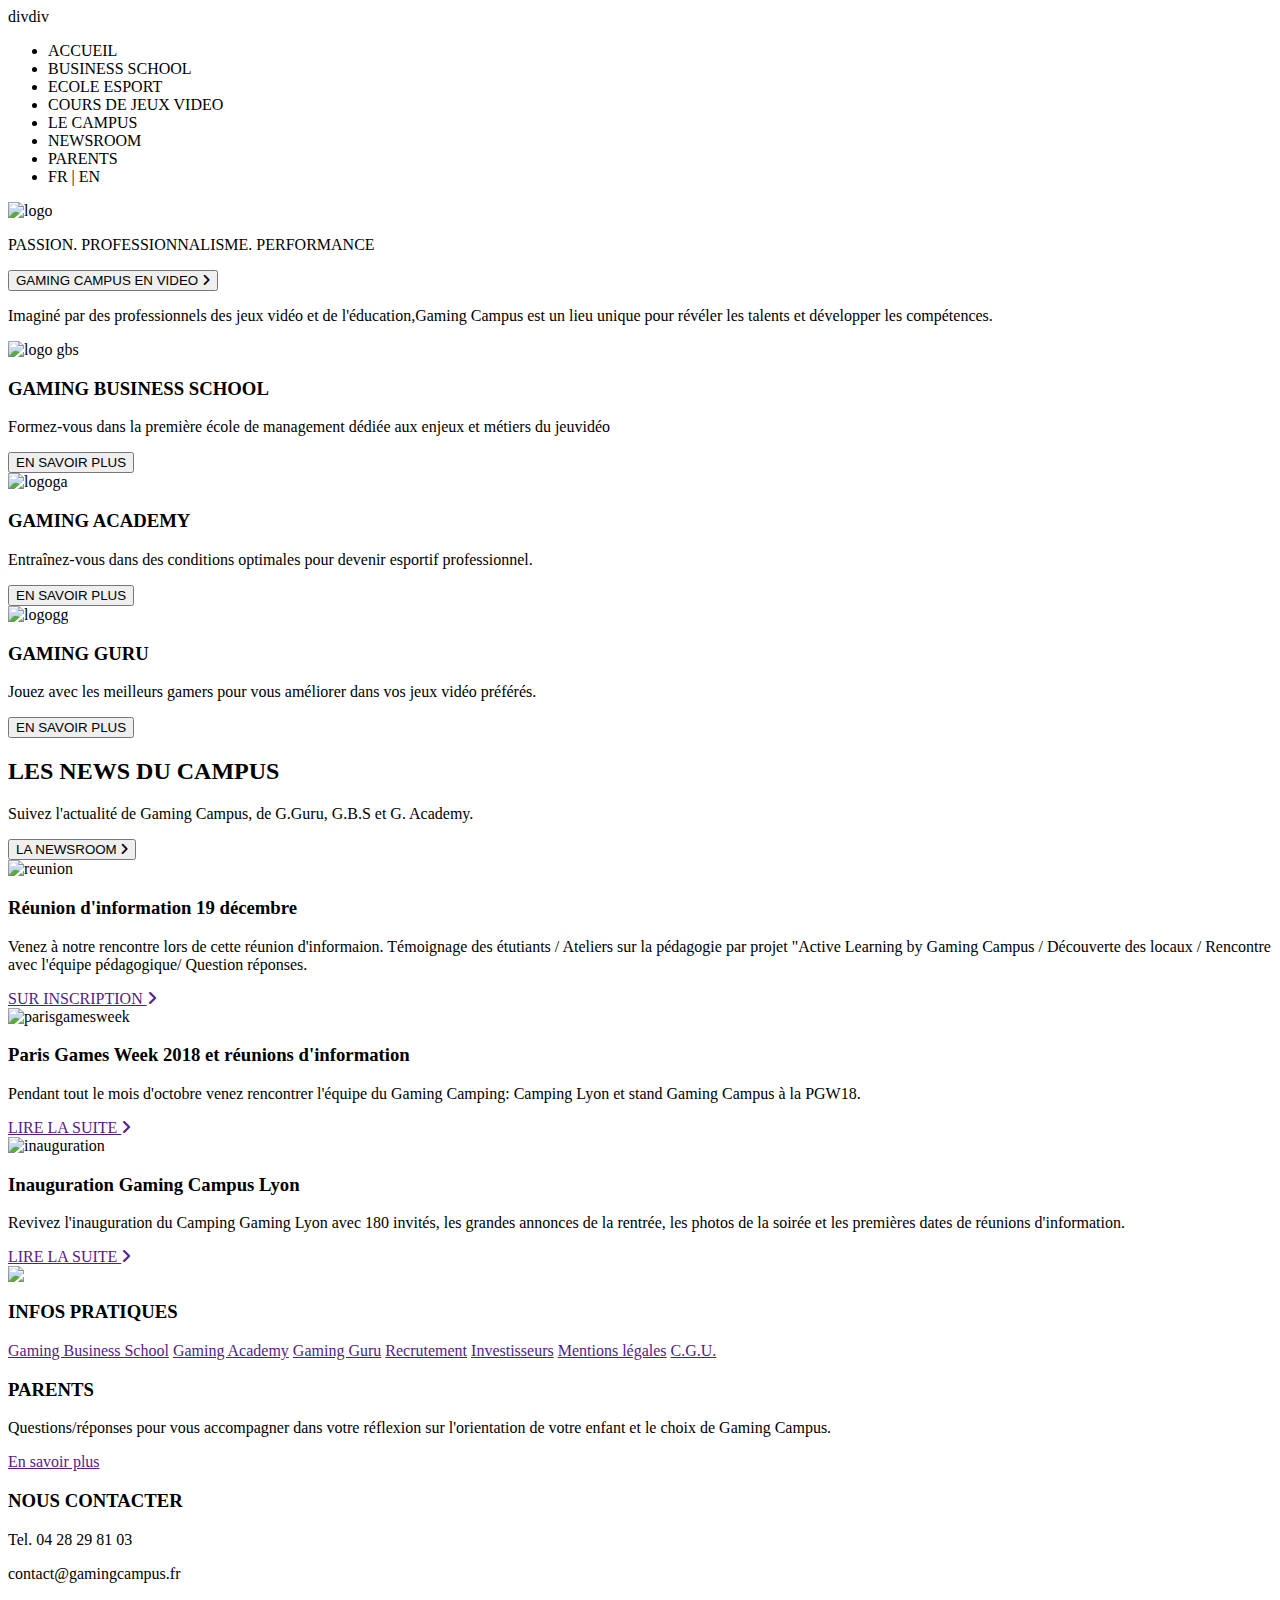
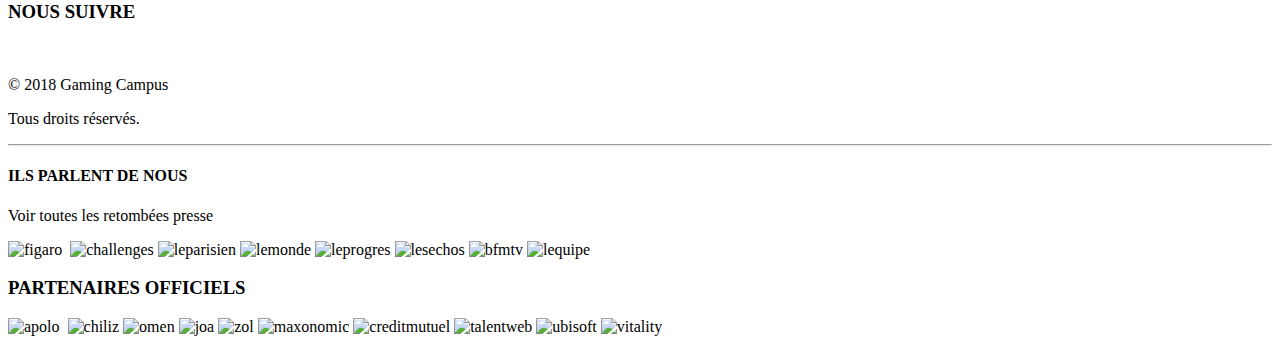
==== index.html @ e042de27 "first commit" ====
divdiv<!DOCTYPE html>
<html lang="fr">
    <head>
        <meta charset="UTF-8" />
        <meta name="viewport" content="width=device-width, initial-scale=1.0" />
        <title>Maquette professionnelle</title>
        <link
            rel="stylesheet"
            href="https://cdnjs.cloudflare.com/ajax/libs/font-awesome/6.7.2/css/all.min.css"
            integrity="sha512-Evv84Mr4kqVGRNSgIGL/F/aIDqQb7xQ2vcrdIwxfjThSH8CSR7PBEakCr51Ck+w+/U6swU2Im1vVX0SVk9ABhg=="
            crossorigin="anonymous"
            referrerpolicy="no-referrer"
        />
    </head>
    <body>
        <header>
            <nav>
                <ul>
                    <li>ACCUEIL</li>
                    <li>BUSINESS SCHOOL</li>
                    <li>ECOLE ESPORT</li>
                    <li>COURS DE JEUX VIDEO</li>
                    <li>LE CAMPUS</li>
                    <li>NEWSROOM</li>
                    <li>PARENTS</li>
                    <li id="language">FR | EN</li>
                    <!-- voir pour le js -->
                </ul>
            </nav>
        </header>
        <main>
            <div class="main1">
                <div class="main1logo">
                    <img
                        src="../[TP 3] Maquette professionnelle/assets/img/logo-gc-hero.png"
                        alt="logo"
                    />
                    <p>PASSION. PROFESSIONNALISME. PERFORMANCE</p>
                    <button>
                        GAMING CAMPUS EN VIDEO
                        <i class="fa-solid fa-angle-right"></i>
                    </button>
                </div>
            </div>

            <div class="main2txt">
                <p>
                    Imaginé par des professionnels des jeux vidéo et de
                    l'éducation,Gaming Campus est un lieu unique pour révéler les
                    talents et développer les compétences.
                </p>
            </div>
            <section class="icon">
                <div class="main3icon">
                    <div class="infogbs">
                        <img src="./assets/img/logo-gbs-home.png" alt="logo gbs" />
                        <h3>GAMING BUSINESS SCHOOL</h3>
                        <p>
                            Formez-vous dans la première école de management dédiée
                            aux enjeux et métiers du jeuvidéo
                        </p>
                        <button>EN SAVOIR PLUS</button>
                    </div>
                    <div class="iconga">
                        <img src="./assets/img/logo-ga-home.png" alt="logoga" />
                        <h3>GAMING ACADEMY</h3>
                        <p>
                            Entraînez-vous dans des conditions optimales pour devenir
                            esportif professionnel.
                        </p>
                        <button>EN SAVOIR PLUS</button>
                    </div>
                    <div class="icongg">
                        <img src="./assets//img/logo-gg-home.png" alt="logogg" />
                        <h3>GAMING GURU</h3>
                        <p>
                            Jouez avec les meilleurs gamers pour vous améliorer dans
                            vos jeux vidéo préférés.
                        </p>
                        <button>EN SAVOIR PLUS</button>
                    </div>
                </div>
            </section>
            <scetion class="newspart">
                <div class="main4newsroom">
                    <div class="headernews">
                        <div class="left-part">
                            <h2>LES NEWS DU CAMPUS</h2>
                            <p>
                                Suivez l'actualité de Gaming Campus, de G.Guru, G.B.S
                                et G. Academy.
                            </p>
                        </div>
                        <!-- voir pour la divsion 70/30 -->
                        <div class="right-part">
                            <button>
                                LA NEWSROOM <i class="fa-solid fa-angle-right"></i>
                            </button>
                        </div>
                    </div>
                    <div class="3news">
                        <div class="info1">
                            <img src="./assets/img/ri8decembre.jpg" alt="reunion" />
                            <h3>Réunion d'information 19 décembre</h3>
                            <p>
                                Venez à notre rencontre lors de cette réunion
                                d'informaion. Témoignage des étutiants / Ateliers sur
                                la pédagogie par projet "Active Learning by Gaming
                                Campus / Découverte des locaux / Rencontre avec
                                l'équipe pédagogique/ Question réponses.
                            </p>
                            <a href=""
                                >SUR INSCRIPTION
                                <i class="fa-solid fa-angle-right"></i
                            ></a>
                        </div>
                        <div class="info2">
                            <img
                                src="./assets/img/pgw18home.jpg"
                                alt="parisgamesweek"
                            />
                            <h3>Paris Games Week 2018 et réunions d'information</h3>
                            <p>
                                Pendant tout le mois d'octobre venez rencontrer
                                l'équipe du Gaming Camping: Camping Lyon et stand
                                Gaming Campus à la PGW18.
                            </p>
                            <a href=""
                                >LIRE LA SUITE <i class="fa-solid fa-angle-right"></i
                            ></a>
                        </div>
                        <div class="info3">
                            <img
                                src="./assets/img/inauguration_gaming_campus_photo.jpg"
                                alt="inauguration"
                            />
                            <h3>Inauguration Gaming Campus Lyon</h3>
                            <p>
                                Revivez l'inauguration du Camping Gaming Lyon avec
                                180 invités, les grandes annonces de la rentrée, les
                                photos de la soirée et les premières dates de
                                réunions d'information.
                            </p>
                            <a href=""
                                >LIRE LA SUITE <i class="fa-solid fa-angle-right"></i
                            ></a>
                        </div>
                    </div>
                </div>
            </scetion>
            <section class="infobasmain">
                <div class="listinfo">
                    <div class="logobasmain">
                        <img src="./assets/img/logo-gc-footer.jpg" />
                    </div>
                    <div class="infospratiquesbasmain">
                        <h3>INFOS PRATIQUES</h3>
                        <a href="">Gaming Business School</a>
                        <a href="">Gaming Academy</a>
                        <a href="">Gaming Guru</a>
                        <a href="">Recrutement</a>
                        <a href="">Investisseurs</a>
                        <a href="">Mentions légales</a>
                        <a href="">C.G.U.</a>
                    </div>
                    <div class="parentsbasmain">
                        <h3>PARENTS</h3>
                        <p>
                            Questions/réponses pour vous accompagner dans votre
                            réflexion sur l'orientation de votre enfant et le choix
                            de Gaming Campus.
                        </p>
                        <a href="">En savoir plus</a>
                    </div>
                    <div class="contactbasmain">
                        <h3>NOUS CONTACTER</h3>
                        <p>Tel. 04 28 29 81 03</p>
                        <p>contact@gamingcampus.fr</p>
                        <h3>NOUS SUIVRE</h3>
                        <img src="" />
                        <img src="" />
                        <img src="" />
                        <img src="" />
                        <p>&#169; 2018 Gaming Campus</p>
                        <p>Tous droits réservés.</p>
                    </div>
                </div>
            </section>
            <hr />
            <!-- voir pour le css -->
            <div class="avantfooter">
                <div class="avantfootertxt">
                    <h4>ILS PARLENT DE NOUS</h4>
                    <p>Voir toutes les retombées presse</p>
                </div>
                <div class="avantfooterimages">
                    <img src="./assets/img/figaro.png" alt="figaro" />
                    <img src="" />
                    <img src="./assets/img/challenges.png" alt="challenges" />
                    <img src="./assets/img/leparisien.png" alt="leparisien" />
                    <img src="./assets/img/lemonde.png" alt="lemonde" />
                    <img src="./assets/img/progres.png" alt="leprogres" />
                    <img src="./assets/img/echos.png" alt="lesechos" />
                    <img src="./assets/img/bfm.png" alt="bfmtv" />
                    <img src="./assets/img/lepoint.png" alt="lequipe" />
                </div>
            </div>
        </main>
        <footer>
            <div class="footertitle">
                <h3>PARTENAIRES OFFICIELS</h3>
                <!-- possibilité de faire une liste ul pour les images suivantes -->
            </div>
            <div class="footerretombees">
                <img src="./assets/img/apollo.png" alt="apolo" />
                <img src="" />
                <img src="./assets/img/chiliz.png" alt="chiliz" />
                <img src="./assets/img/omen.png" alt="omen" />
                <img src="./assets/img/joa.png" alt="joa" />
                <img src="./assets/img/zol.png" alt="zol" />
                <img src="./assets/img/maxonomic.png" alt="maxonomic" />
                <img src="./assets/img/credit-mutuel.png" alt="creditmutuel" />
                <img src="./assets/img/talent-web.png" alt="talentweb" />
                <img src="./assets/img/ubisoft.png" alt="ubisoft" />
                <img src="./assets/img/vitality.png" alt="vitality" />
            </div>
        </footer>
    </body>
</html>
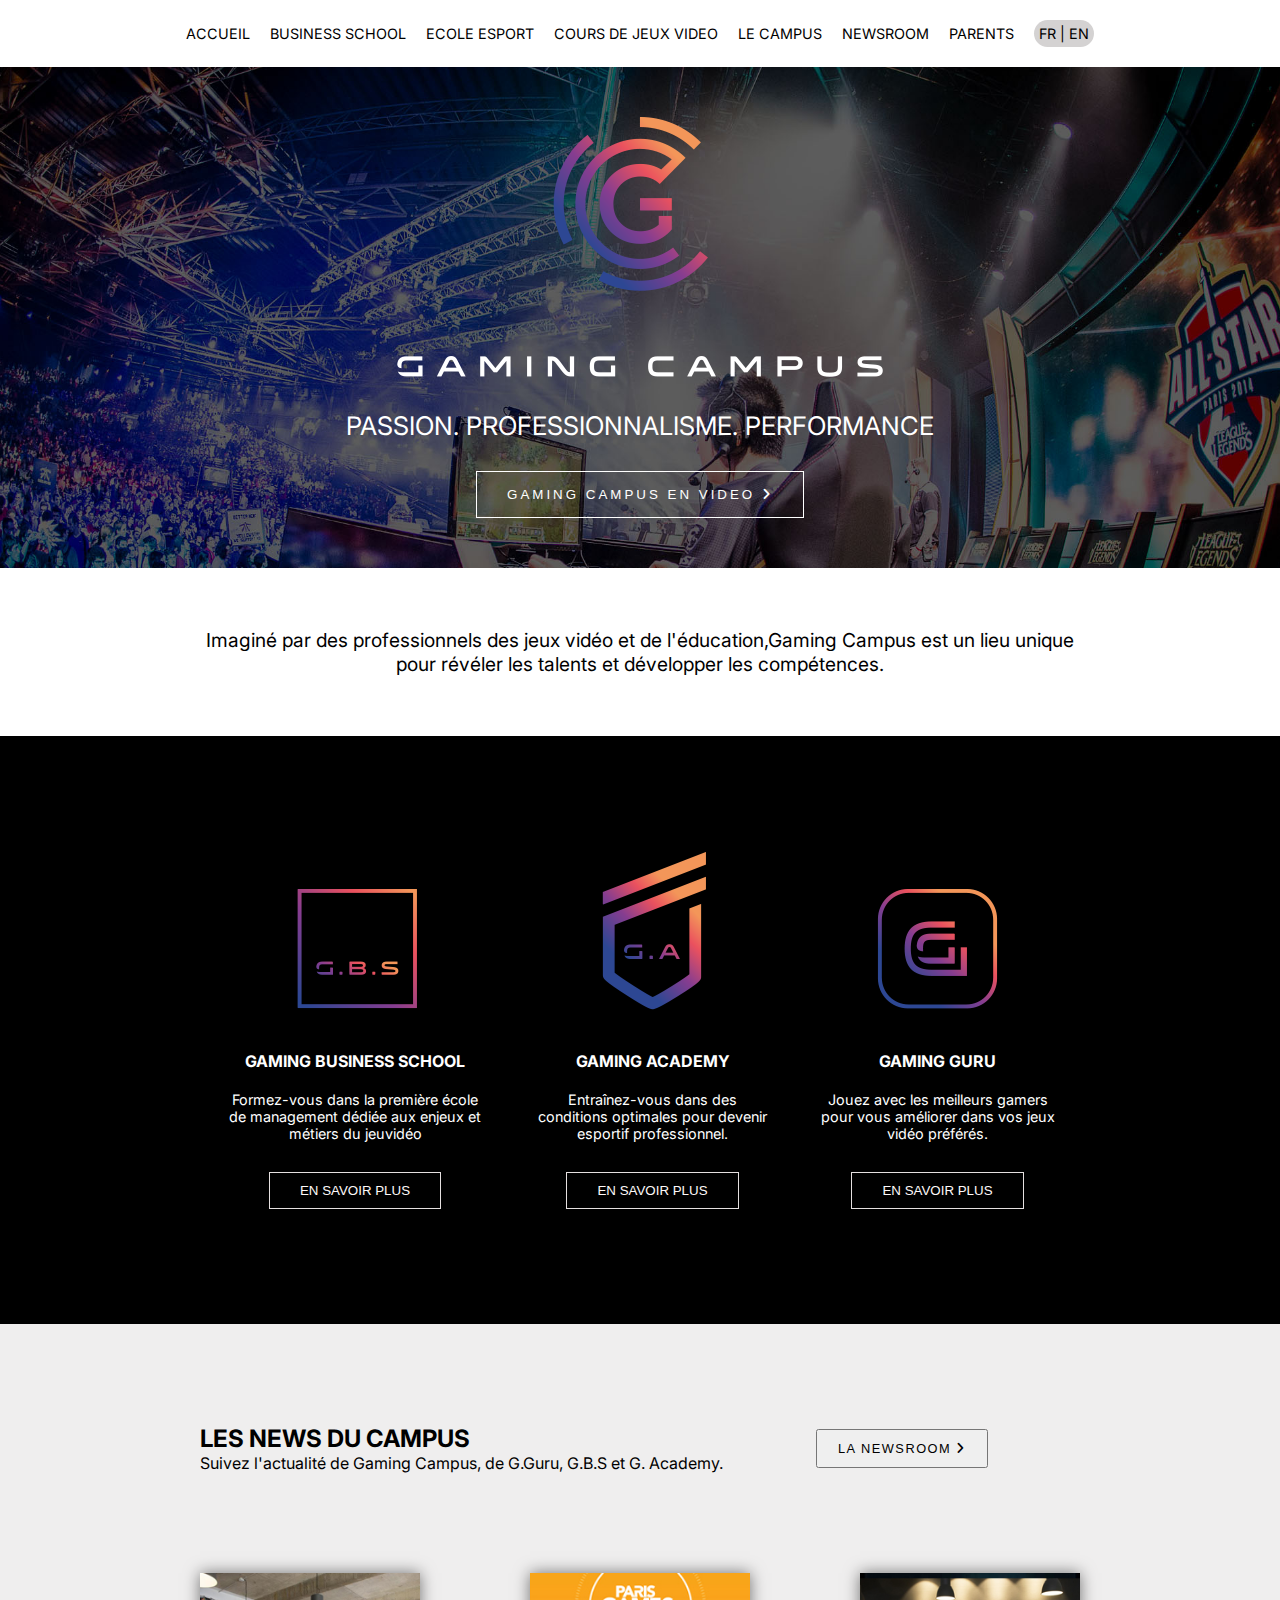
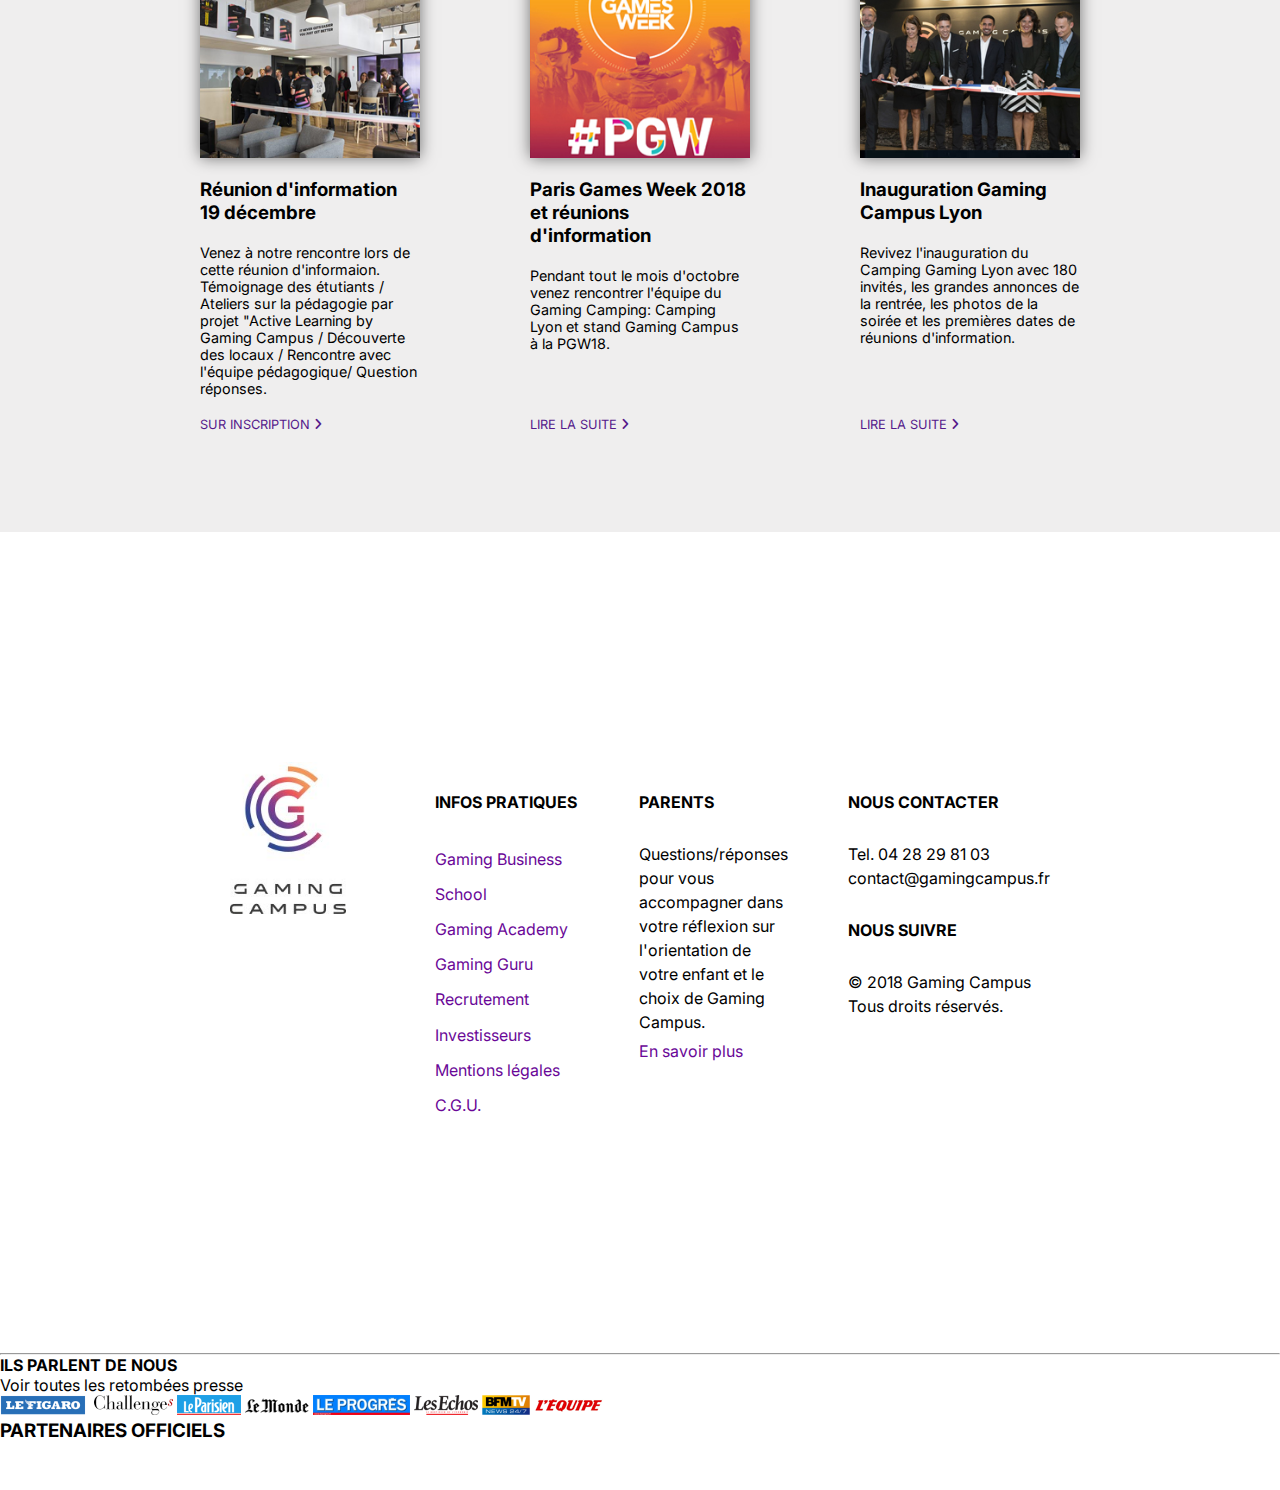
==== commit d8c01645: "Partie 1 (header,main 1, 2,3 et newspart)" ====
--- a/index.html
+++ b/index.html
@@ -1,9 +1,10 @@
-divdiv<!DOCTYPE html>
+<!DOCTYPE html>
 <html lang="fr">
     <head>
         <meta charset="UTF-8" />
         <meta name="viewport" content="width=device-width, initial-scale=1.0" />
         <title>Maquette professionnelle</title>
+        <link rel="stylesheet" href="./style.css" />
         <link
             rel="stylesheet"
             href="https://cdnjs.cloudflare.com/ajax/libs/font-awesome/6.7.2/css/all.min.css"
@@ -16,13 +17,13 @@
         <header>
             <nav>
                 <ul>
-                    <li>ACCUEIL</li>
-                    <li>BUSINESS SCHOOL</li>
-                    <li>ECOLE ESPORT</li>
-                    <li>COURS DE JEUX VIDEO</li>
-                    <li>LE CAMPUS</li>
-                    <li>NEWSROOM</li>
-                    <li>PARENTS</li>
+                    <li><a href="#">ACCUEIL</a></li>
+                    <li><a href="#">BUSINESS SCHOOL</a></li>
+                    <li><a href="#">ECOLE ESPORT</a></li>
+                    <li><a href="#">COURS DE JEUX VIDEO</a></li>
+                    <li><a href="#">LE CAMPUS</a></li>
+                    <li><a href="#">NEWSROOM</a></li>
+                    <li><a href="#">PARENTS</a></li>
                     <li id="language">FR | EN</li>
                     <!-- voir pour le js -->
                 </ul>
@@ -31,10 +32,7 @@
         <main>
             <div class="main1">
                 <div class="main1logo">
-                    <img
-                        src="../[TP 3] Maquette professionnelle/assets/img/logo-gc-hero.png"
-                        alt="logo"
-                    />
+                    <img src="./img/logo-gc-hero.png" alt="logo" />
                     <p>PASSION. PROFESSIONNALISME. PERFORMANCE</p>
                     <button>
                         GAMING CAMPUS EN VIDEO
@@ -50,100 +48,106 @@
                     talents et développer les compétences.
                 </p>
             </div>
-            <section class="icon">
-                <div class="main3icon">
-                    <div class="infogbs">
-                        <img src="./assets/img/logo-gbs-home.png" alt="logo gbs" />
-                        <h3>GAMING BUSINESS SCHOOL</h3>
-                        <p>
-                            Formez-vous dans la première école de management dédiée
-                            aux enjeux et métiers du jeuvidéo
-                        </p>
-                        <button>EN SAVOIR PLUS</button>
-                    </div>
-                    <div class="iconga">
-                        <img src="./assets/img/logo-ga-home.png" alt="logoga" />
-                        <h3>GAMING ACADEMY</h3>
-                        <p>
-                            Entraînez-vous dans des conditions optimales pour devenir
-                            esportif professionnel.
-                        </p>
-                        <button>EN SAVOIR PLUS</button>
-                    </div>
-                    <div class="icongg">
-                        <img src="./assets//img/logo-gg-home.png" alt="logogg" />
-                        <h3>GAMING GURU</h3>
-                        <p>
-                            Jouez avec les meilleurs gamers pour vous améliorer dans
-                            vos jeux vidéo préférés.
-                        </p>
-                        <button>EN SAVOIR PLUS</button>
-                    </div>
-                </div>
-            </section>
+            <div class="main3icon">
+                <div class="infogbs">
+                    <img src="./img/logo-gbs-home.png" alt="logo gbs" />
+                    <h3>GAMING BUSINESS SCHOOL</h3>
+                    <p>
+                        Formez-vous dans la première école de management dédiée aux
+                        enjeux et métiers du jeuvidéo
+                    </p>
+                    <button>EN SAVOIR PLUS</button>
+                </div>
+                <div class="iconga">
+                    <img src="./img/logo-ga-home.png" alt="logoga" />
+                    <h3>GAMING ACADEMY</h3>
+                    <p>
+                        Entraînez-vous dans des conditions optimales pour devenir
+                        esportif professionnel.
+                    </p>
+                    <button>EN SAVOIR PLUS</button>
+                </div>
+                <div class="icongg">
+                    <img src="./img/logo-gg-home.png" alt="logogg" />
+                    <h3>GAMING GURU</h3>
+                    <p>
+                        Jouez avec les meilleurs gamers pour vous améliorer dans vos
+                        jeux vidéo préférés.
+                    </p>
+                    <button>EN SAVOIR PLUS</button>
+                </div>
+            </div>
+
             <scetion class="newspart">
                 <div class="main4newsroom">
-                    <div class="headernews">
-                        <div class="left-part">
-                            <h2>LES NEWS DU CAMPUS</h2>
-                            <p>
-                                Suivez l'actualité de Gaming Campus, de G.Guru, G.B.S
-                                et G. Academy.
-                            </p>
+                    <div class="main4container">
+                        <div class="headernews">
+                            <div class="left-part">
+                                <h2>LES NEWS DU CAMPUS</h2>
+                                <p>
+                                    Suivez l'actualité de Gaming Campus, de G.Guru,
+                                    G.B.S et G. Academy.
+                                </p>
+                            </div>
+                            <!-- voir pour la divsion 70/30 -->
+                            <div class="right-part">
+                                <button>
+                                    LA NEWSROOM
+                                    <i class="fa-solid fa-angle-right"></i>
+                                </button>
+                            </div>
                         </div>
-                        <!-- voir pour la divsion 70/30 -->
-                        <div class="right-part">
-                            <button>
-                                LA NEWSROOM <i class="fa-solid fa-angle-right"></i>
-                            </button>
-                        </div>
-                    </div>
-                    <div class="3news">
-                        <div class="info1">
-                            <img src="./assets/img/ri8decembre.jpg" alt="reunion" />
-                            <h3>Réunion d'information 19 décembre</h3>
-                            <p>
-                                Venez à notre rencontre lors de cette réunion
-                                d'informaion. Témoignage des étutiants / Ateliers sur
-                                la pédagogie par projet "Active Learning by Gaming
-                                Campus / Découverte des locaux / Rencontre avec
-                                l'équipe pédagogique/ Question réponses.
-                            </p>
-                            <a href=""
-                                >SUR INSCRIPTION
-                                <i class="fa-solid fa-angle-right"></i
-                            ></a>
-                        </div>
-                        <div class="info2">
-                            <img
-                                src="./assets/img/pgw18home.jpg"
-                                alt="parisgamesweek"
-                            />
-                            <h3>Paris Games Week 2018 et réunions d'information</h3>
-                            <p>
-                                Pendant tout le mois d'octobre venez rencontrer
-                                l'équipe du Gaming Camping: Camping Lyon et stand
-                                Gaming Campus à la PGW18.
-                            </p>
-                            <a href=""
-                                >LIRE LA SUITE <i class="fa-solid fa-angle-right"></i
-                            ></a>
-                        </div>
-                        <div class="info3">
-                            <img
-                                src="./assets/img/inauguration_gaming_campus_photo.jpg"
-                                alt="inauguration"
-                            />
-                            <h3>Inauguration Gaming Campus Lyon</h3>
-                            <p>
-                                Revivez l'inauguration du Camping Gaming Lyon avec
-                                180 invités, les grandes annonces de la rentrée, les
-                                photos de la soirée et les premières dates de
-                                réunions d'information.
-                            </p>
-                            <a href=""
-                                >LIRE LA SUITE <i class="fa-solid fa-angle-right"></i
-                            ></a>
+                        <div class="news3">
+                            <div class="info1">
+                                <img src="./img/ri8decembre.jpg" alt="reunion" />
+                                <h3>Réunion d'information 19 décembre</h3>
+                                <p>
+                                    Venez à notre rencontre lors de cette réunion
+                                    d'informaion. Témoignage des étutiants / Ateliers
+                                    sur la pédagogie par projet "Active Learning by
+                                    Gaming Campus / Découverte des locaux / Rencontre
+                                    avec l'équipe pédagogique/ Question réponses.
+                                </p>
+                                <a href=""
+                                    >SUR INSCRIPTION
+                                    <i class="fa-solid fa-angle-right"></i
+                                ></a>
+                            </div>
+                            <div class="info2">
+                                <img
+                                    src="./img/pgw18home.jpg"
+                                    alt="parisgamesweek"
+                                />
+                                <h3>
+                                    Paris Games Week 2018 et réunions d'information
+                                </h3>
+                                <p>
+                                    Pendant tout le mois d'octobre venez rencontrer
+                                    l'équipe du Gaming Camping: Camping Lyon et stand
+                                    Gaming Campus à la PGW18.
+                                </p>
+                                <a href=""
+                                    >LIRE LA SUITE
+                                    <i class="fa-solid fa-angle-right"></i
+                                ></a>
+                            </div>
+                            <div class="info3">
+                                <img
+                                    src="./img/inauguration_gaming_campus_photo.jpg"
+                                    alt="inauguration"
+                                />
+                                <h3>Inauguration Gaming Campus Lyon</h3>
+                                <p>
+                                    Revivez l'inauguration du Camping Gaming Lyon
+                                    avec 180 invités, les grandes annonces de la
+                                    rentrée, les photos de la soirée et les premières
+                                    dates de réunions d'information.
+                                </p>
+                                <a href=""
+                                    >LIRE LA SUITE
+                                    <i class="fa-solid fa-angle-right"></i
+                                ></a>
+                            </div>
                         </div>
                     </div>
                 </div>
@@ -151,7 +155,7 @@
             <section class="infobasmain">
                 <div class="listinfo">
                     <div class="logobasmain">
-                        <img src="./assets/img/logo-gc-footer.jpg" />
+                        <img src="./img/logo-gc-footer.jpg" />
                     </div>
                     <div class="infospratiquesbasmain">
                         <h3>INFOS PRATIQUES</h3>
@@ -194,15 +198,15 @@
                     <p>Voir toutes les retombées presse</p>
                 </div>
                 <div class="avantfooterimages">
-                    <img src="./assets/img/figaro.png" alt="figaro" />
+                    <img src="./img/figaro.png" alt="figaro" />
                     <img src="" />
-                    <img src="./assets/img/challenges.png" alt="challenges" />
-                    <img src="./assets/img/leparisien.png" alt="leparisien" />
-                    <img src="./assets/img/lemonde.png" alt="lemonde" />
-                    <img src="./assets/img/progres.png" alt="leprogres" />
-                    <img src="./assets/img/echos.png" alt="lesechos" />
-                    <img src="./assets/img/bfm.png" alt="bfmtv" />
-                    <img src="./assets/img/lepoint.png" alt="lequipe" />
+                    <img src="./img/challenges.png" alt="challenges" />
+                    <img src="./img/leparisien.png" alt="leparisien" />
+                    <img src="./img/lemonde.png" alt="lemonde" />
+                    <img src="./img/progres.png" alt="leprogres" />
+                    <img src="./img/echos.png" alt="lesechos" />
+                    <img src="./img/bfm.png" alt="bfmtv" />
+                    <img src="./img/lepoint.png" alt="lequipe" />
                 </div>
             </div>
         </main>
@@ -212,17 +216,16 @@
                 <!-- possibilité de faire une liste ul pour les images suivantes -->
             </div>
             <div class="footerretombees">
-                <img src="./assets/img/apollo.png" alt="apolo" />
-                <img src="" />
-                <img src="./assets/img/chiliz.png" alt="chiliz" />
-                <img src="./assets/img/omen.png" alt="omen" />
-                <img src="./assets/img/joa.png" alt="joa" />
-                <img src="./assets/img/zol.png" alt="zol" />
-                <img src="./assets/img/maxonomic.png" alt="maxonomic" />
-                <img src="./assets/img/credit-mutuel.png" alt="creditmutuel" />
-                <img src="./assets/img/talent-web.png" alt="talentweb" />
-                <img src="./assets/img/ubisoft.png" alt="ubisoft" />
-                <img src="./assets/img/vitality.png" alt="vitality" />
+                <img src="./img/apollo.png" alt="apolo" />
+                <img src="./img/chiliz.png" alt="chiliz" />
+                <img src="./img/omen.png" alt="omen" />
+                <img src="./img/joa.png" alt="joa" />
+                <img src="./img/zol.png" alt="zol" />
+                <img src="./img/maxonomic.png" alt="maxonomic" />
+                <img src="./img/credit-mutuel.png" alt="creditmutuel" />
+                <img src="./img/talent-web.png" alt="talentweb" />
+                <img src="./img/ubisoft.png" alt="ubisoft" />
+                <img src="./img/vitality.png" alt="vitality" />
             </div>
         </footer>
     </body>
--- a/style.css
+++ b/style.css
@@ -0,0 +1,201 @@
+@import url("https://fonts.googleapis.com/css2?family=Inter:ital,opsz,wght@0,14..32,100..900;1,14..32,100..900&display=swap");
+* {
+    margin: 0;
+    padding: 0;
+    box-sizing: border-box;
+}
+body {
+    width: 100%;
+    height: 100vh;
+    font-family: inter;
+}
+header {
+    display: flex;
+    justify-content: space-around;
+    background: white;
+}
+ul {
+    display: flex;
+    justify-content: space-between;
+    align-items: center;
+    gap: 20px;
+    padding: 20px;
+    list-style: none;
+    font-size: 0.9rem;
+}
+li {
+    font-style: bold;
+}
+li a {
+    text-decoration: none;
+    color: black;
+}
+li a:hover {
+    color: rgb(94, 94, 214);
+    border-top: 5px solid rgb(94, 94, 214);
+    /* Permet de mettre la bordure en haut du parent! Merci Zak !!!! */
+    padding-top: 20px;
+}
+#language {
+    border-radius: 15px;
+    background: rgb(212, 210, 210);
+    padding: 5px;
+}
+
+.main1 {
+    display: flex;
+    justify-content: space-around;
+    background: url(./img/bg.jpg) no-repeat center center/cover fixed;
+    padding: 50px;
+}
+.main1logo {
+    display: flex;
+    flex-direction: column;
+    align-items: center;
+}
+.main1logo p {
+    color: white;
+    margin: 20px;
+    padding: 10px;
+    font-size: 1.6rem;
+    font-style: bold;
+}
+.main1logo button {
+    color: white;
+    cursor: pointer;
+    padding: 15px 30px;
+    background: none;
+    border: 1px solid white;
+    letter-spacing: 3px;
+    font-style: bold;
+}
+.main2txt {
+    background: white;
+    padding: 60px 200px;
+}
+.main2txt p {
+    text-align: center;
+    font-size: 1.2rem;
+    font-style: bold;
+}
+.main3icon {
+    display: flex;
+    justify-content: center;
+    background: black;
+    color: white;
+    padding:100px 200px;
+}
+
+.main4newsroom {
+    width: 100%;
+    background: rgb(239, 238, 238);
+}
+.infogbs,
+.iconga,
+.icongg {
+    display: flex;
+    flex-direction: column;
+    align-items: center;
+    text-align: center;
+    padding: 15px;
+}
+
+.main3icon h3 {
+    font-size: 1rem;
+    font-style: bold;
+    padding: 40px 10px 10px 10px;
+}
+.main3icon p {
+    font-size: 0.9rem;
+    padding: 10px;
+    margin-bottom: 20px;
+}
+.main3icon button {
+    background: none;
+    border: 1px solid rgb(229, 224, 224);
+    padding: 10px 30px;
+    color: rgb(254, 249, 249);
+}
+
+.main4container {
+    padding: 100px 200px;
+}
+.headernews {
+    display: flex;
+    justify-content: space-between;
+    align-items: center;
+    padding-bottom: 100px;
+}
+.left-part {
+    width: 70%;
+}
+.right-part {
+    width: 30%;
+}
+.news3 {
+    display: flex;
+    justify-content: space-between;
+}
+.right-part button{
+    letter-spacing: 1.5px;
+    padding: 10px 20px;
+    font-size: 0.8rem;
+    font-style: bold;
+}
+.info1,
+.info2,
+.info3 {
+    display: flex;
+    flex-direction: column;
+    width: 25%;
+    gap: 20px;
+}
+.news3 a {
+    margin-top: auto;
+    text-decoration: none;
+    font-size: 0.8rem;
+}
+.news3 p {
+    font-size: 0.9rem;
+    font-style: bold;
+}
+.news3 img {
+    box-shadow: 0px 0px 15px 0px rgba(0, 0, 0, 0.531);
+}
+.infobasmain {
+    display: flex;
+    justify-content: center;
+    padding: 200px;
+}
+.listinfo {
+    display: flex;
+}
+.logobasmain,.infospratiquesbasmain,
+.parentsbasmain,
+.contactbasmain {
+    display: flex;
+    flex-direction: column;
+    padding: 30px;
+    width: 30%;
+}
+.listinfo img{
+width: 80%;
+
+}
+.listinfo h3 {
+    font-size: 1rem;
+    font-style: bold;
+    padding:30px 0;
+}
+.listinfo p {
+    font-size: 1rem;
+    font-style: bold;
+    line-height: 1.5;
+
+}
+.listinfo a {
+    text-decoration: none;
+    color: rgb(106, 7, 151);
+    font-size: 1rem;
+    line-height:2.2;
+}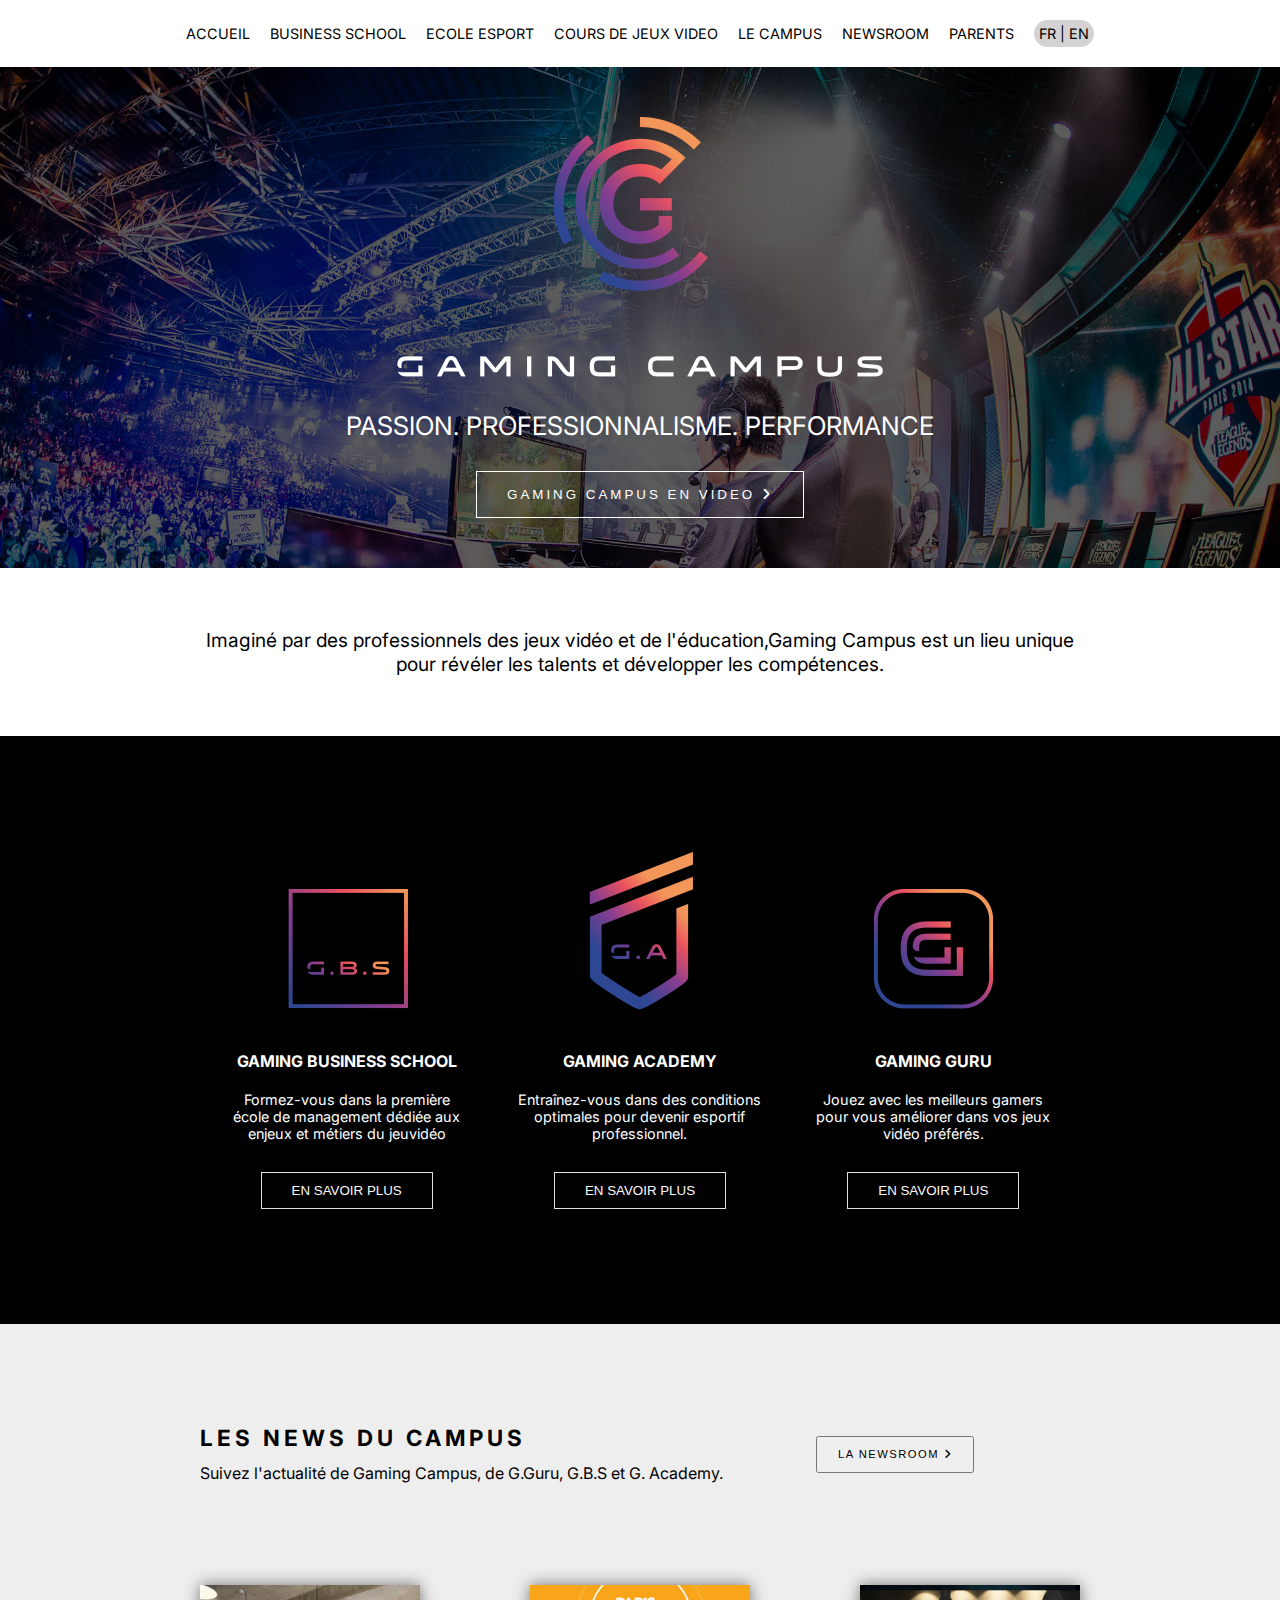
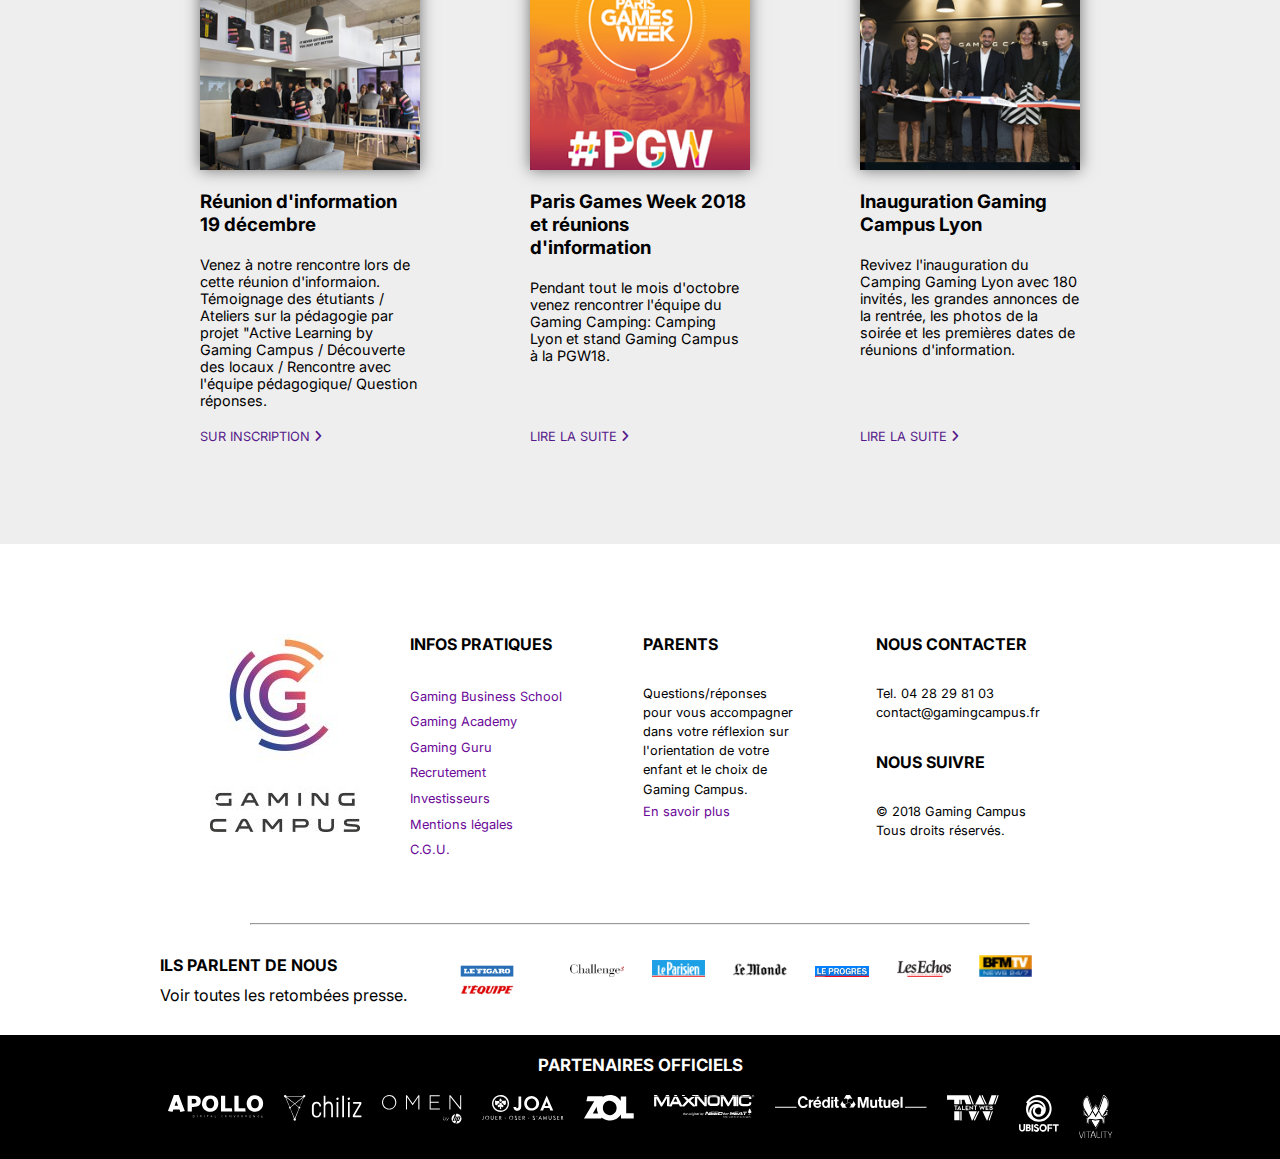
==== commit eb51bd38: "Partie  2 Site terminé (sans responsive)" ====
--- a/index.html
+++ b/index.html
@@ -195,7 +195,7 @@
             <div class="avantfooter">
                 <div class="avantfootertxt">
                     <h4>ILS PARLENT DE NOUS</h4>
-                    <p>Voir toutes les retombées presse</p>
+                    <p>Voir toutes les retombées presse.</p>
                 </div>
                 <div class="avantfooterimages">
                     <img src="./img/figaro.png" alt="figaro" />
--- a/style.css
+++ b/style.css
@@ -83,13 +83,10 @@
     justify-content: center;
     background: black;
     color: white;
-    padding:100px 200px;
-}
-
-.main4newsroom {
-    width: 100%;
-    background: rgb(239, 238, 238);
-}
+    padding: 100px 200px;
+    width: 100%;
+}
+
 .infogbs,
 .iconga,
 .icongg {
@@ -98,6 +95,7 @@
     align-items: center;
     text-align: center;
     padding: 15px;
+    width: 100%;
 }
 
 .main3icon h3 {
@@ -116,32 +114,46 @@
     padding: 10px 30px;
     color: rgb(254, 249, 249);
 }
-
+.main4newsroom {
+    width: 100%;
+    background: rgb(239, 238, 238);
+}
 .main4container {
     padding: 100px 200px;
 }
 .headernews {
     display: flex;
-    justify-content: space-between;
+    /* justify-content: space-between; */
     align-items: center;
     padding-bottom: 100px;
 }
 .left-part {
     width: 70%;
 }
+.left-part h2 {
+    font-size: 1.4rem;
+    letter-spacing: 4px;
+    padding-bottom: 10px;
+}
+.left-part p {
+    font-size: 1rem;
+    font-style: bold;
+    line-height: 1.5;
+}
 .right-part {
     width: 30%;
 }
-.news3 {
-    display: flex;
-    justify-content: space-between;
-}
-.right-part button{
+.right-part button {
     letter-spacing: 1.5px;
     padding: 10px 20px;
-    font-size: 0.8rem;
-    font-style: bold;
-}
+    font-size: 0.7rem;
+    font-style: bold;
+}
+.news3 {
+    display: flex;
+    justify-content: space-between;
+}
+
 .info1,
 .info2,
 .info3 {
@@ -165,37 +177,86 @@
 .infobasmain {
     display: flex;
     justify-content: center;
-    padding: 200px;
+    padding: 0px 180px;
 }
 .listinfo {
     display: flex;
-}
-.logobasmain,.infospratiquesbasmain,
+    gap: 20px;
+    padding: 30px;
+}
+.infospratiquesbasmain,
 .parentsbasmain,
 .contactbasmain {
     display: flex;
     flex-direction: column;
     padding: 30px;
-    width: 30%;
-}
-.listinfo img{
-width: 80%;
-
+    width: 100%;
+}
+.logobasmain {
+    display: flex;
+    align-items: center;
 }
 .listinfo h3 {
     font-size: 1rem;
     font-style: bold;
-    padding:30px 0;
+    padding: 30px 0;
 }
 .listinfo p {
-    font-size: 1rem;
+    font-size: 0.8rem;
     font-style: bold;
     line-height: 1.5;
-
 }
 .listinfo a {
     text-decoration: none;
+    font-style: bold;
     color: rgb(106, 7, 151);
-    font-size: 1rem;
-    line-height:2.2;
-}+    font-size: 0.8rem;
+    line-height: 2;
+}
+hr {
+    margin: 0 250px;
+}
+.avantfooter {
+    display: flex;
+    padding: 30px 160px;
+    width: 100%;
+}
+.avantfootertxt {
+    display: flex;
+    flex-direction: column;
+    gap: 10px;
+    width: 30%;
+}
+.avantfooter h4,
+p {
+    font-size: 1rem;
+    font-style: bold;
+}
+.avantfooterimages {
+    width: 70%;
+}
+.avantfooterimages img {
+    margin: 0 12px;
+    width: 8%;
+}
+footer {
+    display: flex;
+    flex-direction: column;
+    justify-content: ;
+    align-items: center;
+    background: black;
+    padding: 20px 200px;
+    gap: 20px;
+}
+.footertitle {
+    color: white;
+    font-size: 0.9rem;
+}
+.footerretombees img {
+    padding: 0 5px;
+}
+.footerretombees {
+    display: flex;
+    align-items: flex-start;
+    gap: 10px;
+}
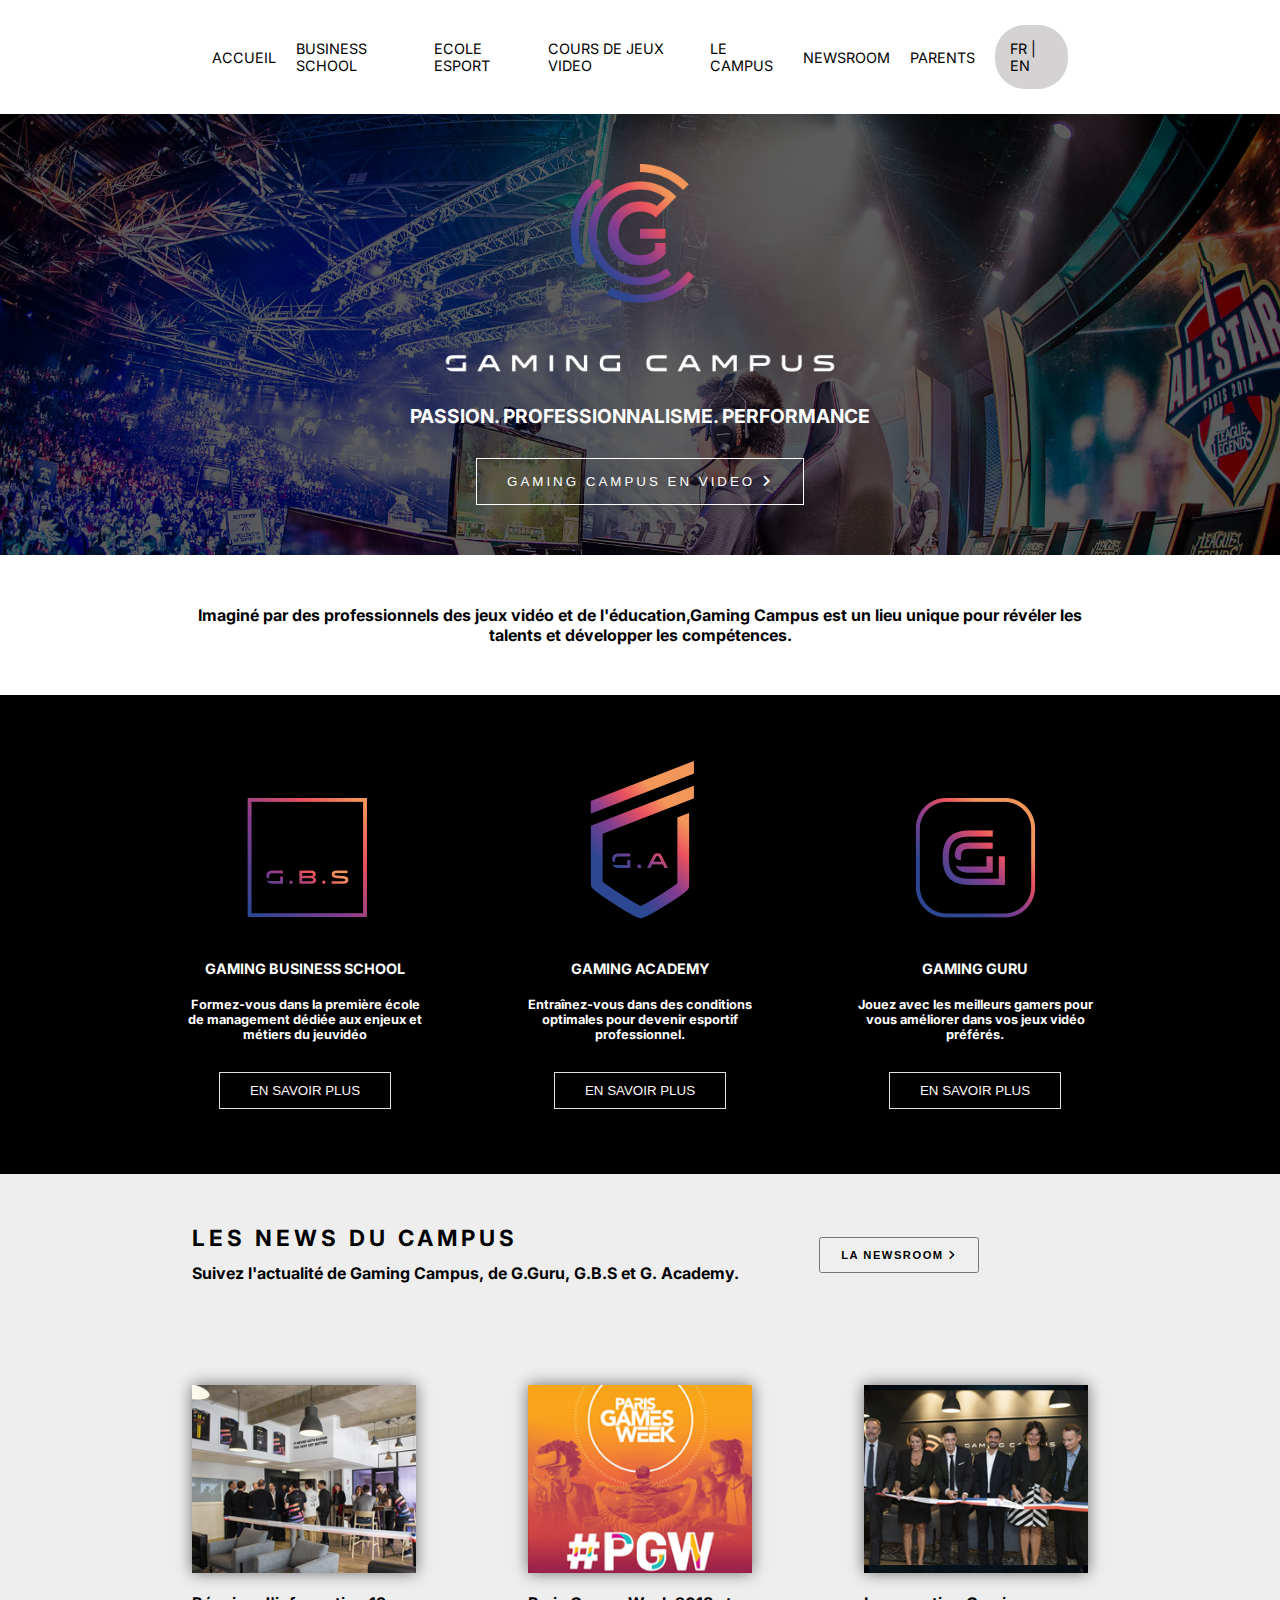
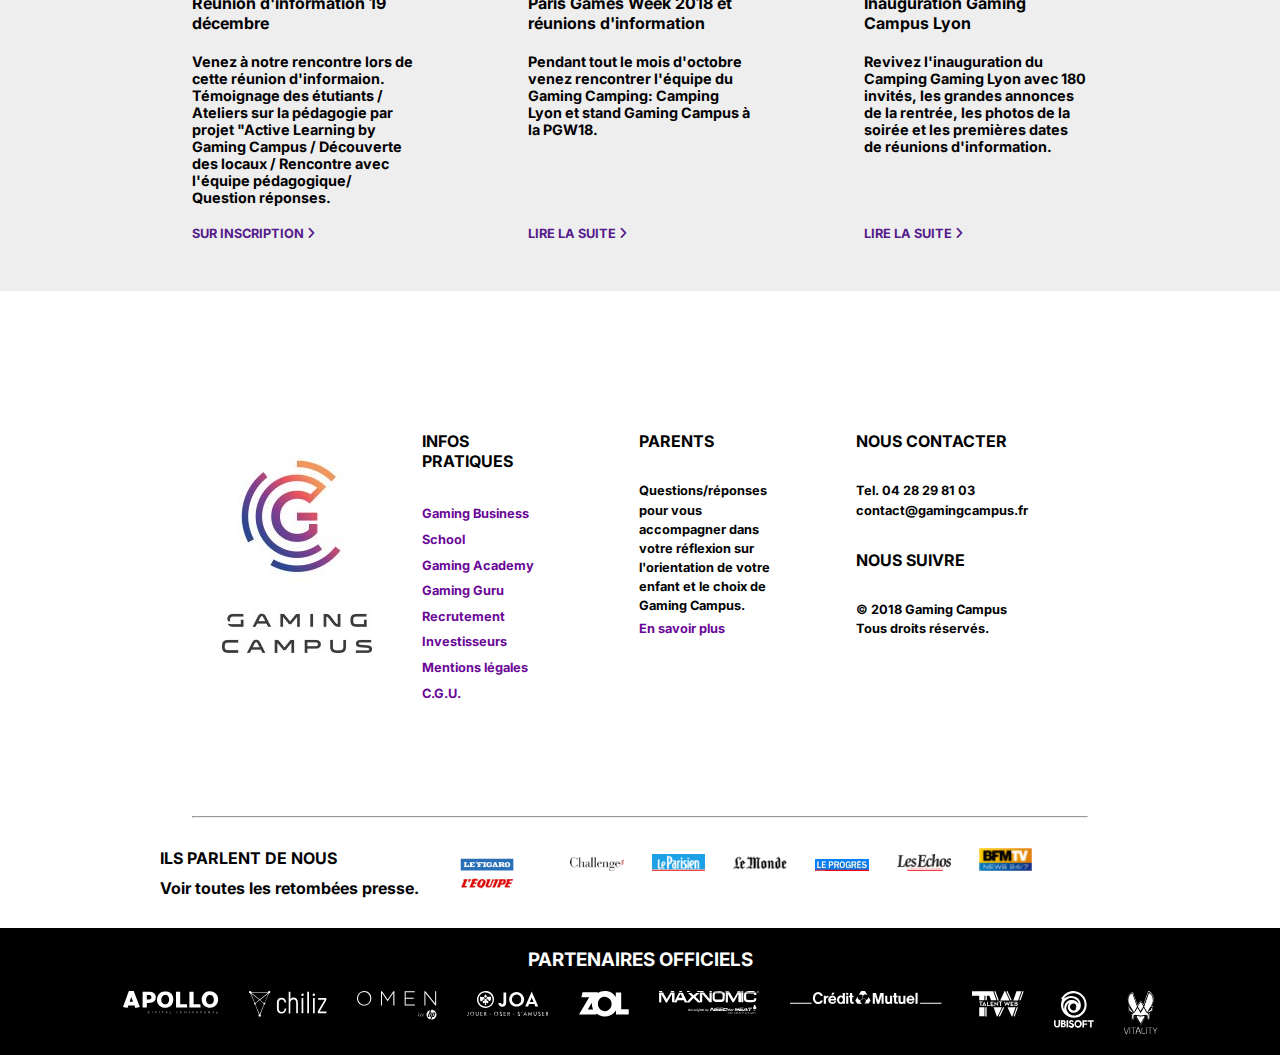
==== commit b04c97d2: "Partie 2 Site terminé auto correction (padding en %) (sans responsive)" ====
--- a/index.html
+++ b/index.html
@@ -78,7 +78,7 @@
                 </div>
             </div>
 
-            <scetion class="newspart">
+            <section class="newspart">
                 <div class="main4newsroom">
                     <div class="main4container">
                         <div class="headernews">
@@ -151,7 +151,7 @@
                         </div>
                     </div>
                 </div>
-            </scetion>
+            </section>
             <section class="infobasmain">
                 <div class="listinfo">
                     <div class="logobasmain">
--- a/style.css
+++ b/style.css
@@ -1,4 +1,4 @@
-@import url("https://fonts.googleapis.com/css2?family=Inter:ital,opsz,wght@0,14..32,100..900;1,14..32,100..900&display=swap");
+@import url("https://fonts.googleapis.com/css2?family=Inter:ital,opsz,wght@0,14..32,100..400;1,14..32,100..900&display=swap");
 * {
     margin: 0;
     padding: 0;
@@ -13,6 +13,7 @@
     display: flex;
     justify-content: space-around;
     background: white;
+    padding: 5px 15%;
 }
 ul {
     display: flex;
@@ -37,28 +38,32 @@
     padding-top: 20px;
 }
 #language {
-    border-radius: 15px;
+    border-radius: 30px;
     background: rgb(212, 210, 210);
-    padding: 5px;
+    padding: 15px;
 }
 
 .main1 {
     display: flex;
     justify-content: space-around;
     background: url(./img/bg.jpg) no-repeat center center/cover fixed;
-    padding: 50px;
+    padding: 50px 15%;
 }
 .main1logo {
     display: flex;
     flex-direction: column;
     align-items: center;
+}
+
+.main1logo img {
+    width: 80%;
 }
 .main1logo p {
     color: white;
     margin: 20px;
     padding: 10px;
-    font-size: 1.6rem;
-    font-style: bold;
+    font-size: 1.2rem;
+    font-weight: bold;
 }
 .main1logo button {
     color: white;
@@ -67,26 +72,24 @@
     background: none;
     border: 1px solid white;
     letter-spacing: 3px;
-    font-style: bold;
 }
 .main2txt {
     background: white;
-    padding: 60px 200px;
+    padding: 50px 15%;
 }
 .main2txt p {
     text-align: center;
-    font-size: 1.2rem;
-    font-style: bold;
+    font-size: 1rem;
+    font-weight: bold;
 }
 .main3icon {
     display: flex;
     justify-content: center;
     background: black;
     color: white;
-    padding: 100px 200px;
-    width: 100%;
-}
-
+    padding: 50px 15%;
+    gap: 50px;
+}
 .infogbs,
 .iconga,
 .icongg {
@@ -95,16 +98,15 @@
     align-items: center;
     text-align: center;
     padding: 15px;
-    width: 100%;
 }
 
 .main3icon h3 {
-    font-size: 1rem;
-    font-style: bold;
+    font-size: 0.9rem;
+    font-weight: bold;
     padding: 40px 10px 10px 10px;
 }
 .main3icon p {
-    font-size: 0.9rem;
+    font-size: 0.8rem;
     padding: 10px;
     margin-bottom: 20px;
 }
@@ -119,11 +121,11 @@
     background: rgb(239, 238, 238);
 }
 .main4container {
-    padding: 100px 200px;
+    padding: 50px 15%;
 }
 .headernews {
     display: flex;
-    /* justify-content: space-between; */
+    justify-content: space-between;
     align-items: center;
     padding-bottom: 100px;
 }
@@ -137,7 +139,7 @@
 }
 .left-part p {
     font-size: 1rem;
-    font-style: bold;
+    font-weight: bold;
     line-height: 1.5;
 }
 .right-part {
@@ -147,7 +149,7 @@
     letter-spacing: 1.5px;
     padding: 10px 20px;
     font-size: 0.7rem;
-    font-style: bold;
+    font-weight: bold;
 }
 .news3 {
     display: flex;
@@ -162,22 +164,28 @@
     width: 25%;
     gap: 20px;
 }
+.news3 h3 {
+    font-size: 1rem;
+    font-weight: bold;
+}
+
+.news3 p {
+    font-size: 0.9rem;
+    font-weight: bold;
+}
+.news3 img {
+    box-shadow: 0px 0px 15px 0px rgba(0, 0, 0, 0.531);
+}
 .news3 a {
     margin-top: auto;
     text-decoration: none;
     font-size: 0.8rem;
-}
-.news3 p {
-    font-size: 0.9rem;
-    font-style: bold;
-}
-.news3 img {
-    box-shadow: 0px 0px 15px 0px rgba(0, 0, 0, 0.531);
+    font-weight: bold;
 }
 .infobasmain {
     display: flex;
     justify-content: center;
-    padding: 0px 180px;
+    padding: 50px 15%;
 }
 .listinfo {
     display: flex;
@@ -198,23 +206,23 @@
 }
 .listinfo h3 {
     font-size: 1rem;
-    font-style: bold;
+    font-weight: bold;
     padding: 30px 0;
 }
 .listinfo p {
     font-size: 0.8rem;
-    font-style: bold;
+    font-weight: bold;
     line-height: 1.5;
 }
 .listinfo a {
     text-decoration: none;
-    font-style: bold;
+    font-weight: bold;
     color: rgb(106, 7, 151);
     font-size: 0.8rem;
     line-height: 2;
 }
 hr {
-    margin: 0 250px;
+    margin: 0 15%;
 }
 .avantfooter {
     display: flex;
@@ -230,7 +238,7 @@
 .avantfooter h4,
 p {
     font-size: 1rem;
-    font-style: bold;
+    font-weight: bold;
 }
 .avantfooterimages {
     width: 70%;
@@ -242,21 +250,17 @@
 footer {
     display: flex;
     flex-direction: column;
-    justify-content: ;
     align-items: center;
     background: black;
-    padding: 20px 200px;
+    padding: 20px 15%;
     gap: 20px;
 }
 .footertitle {
     color: white;
-    font-size: 0.9rem;
-}
-.footerretombees img {
-    padding: 0 5px;
+    font-size: 1rem;
 }
 .footerretombees {
     display: flex;
     align-items: flex-start;
-    gap: 10px;
-}
+    gap: 30px;
+}
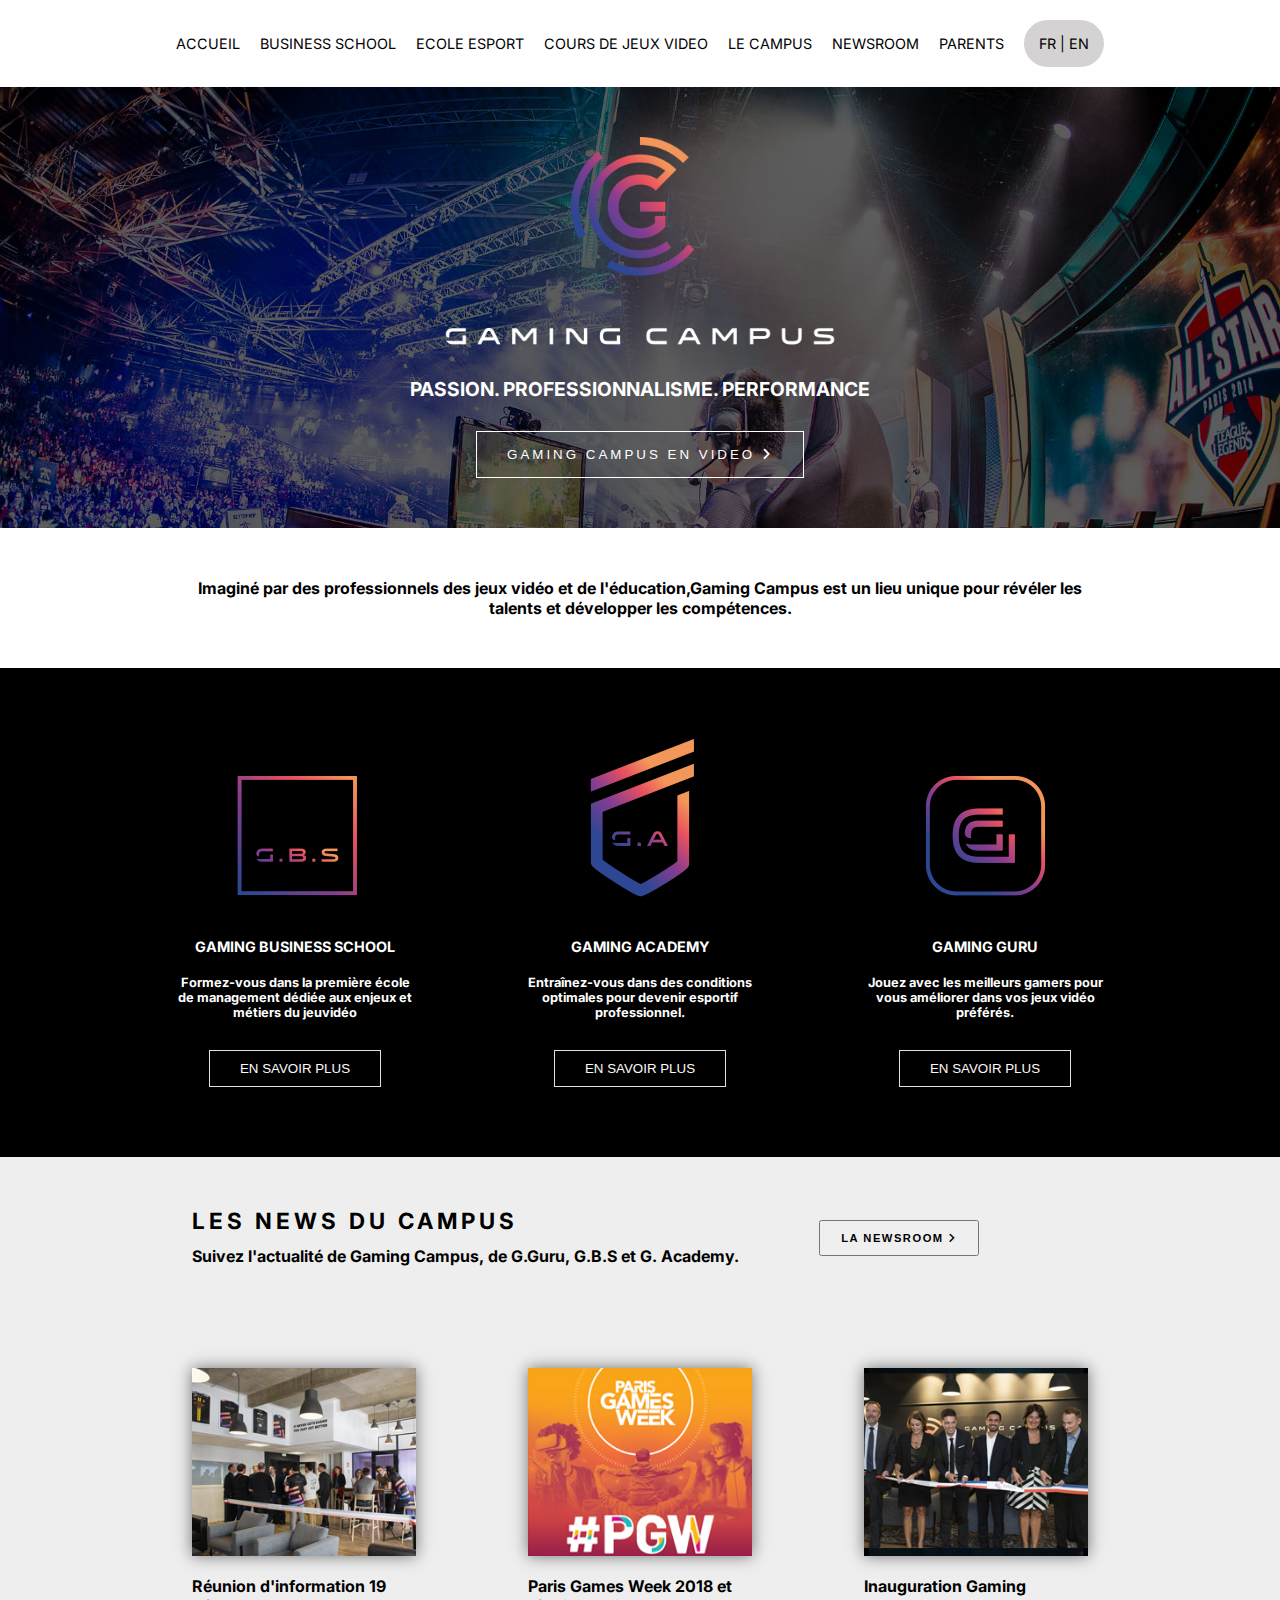
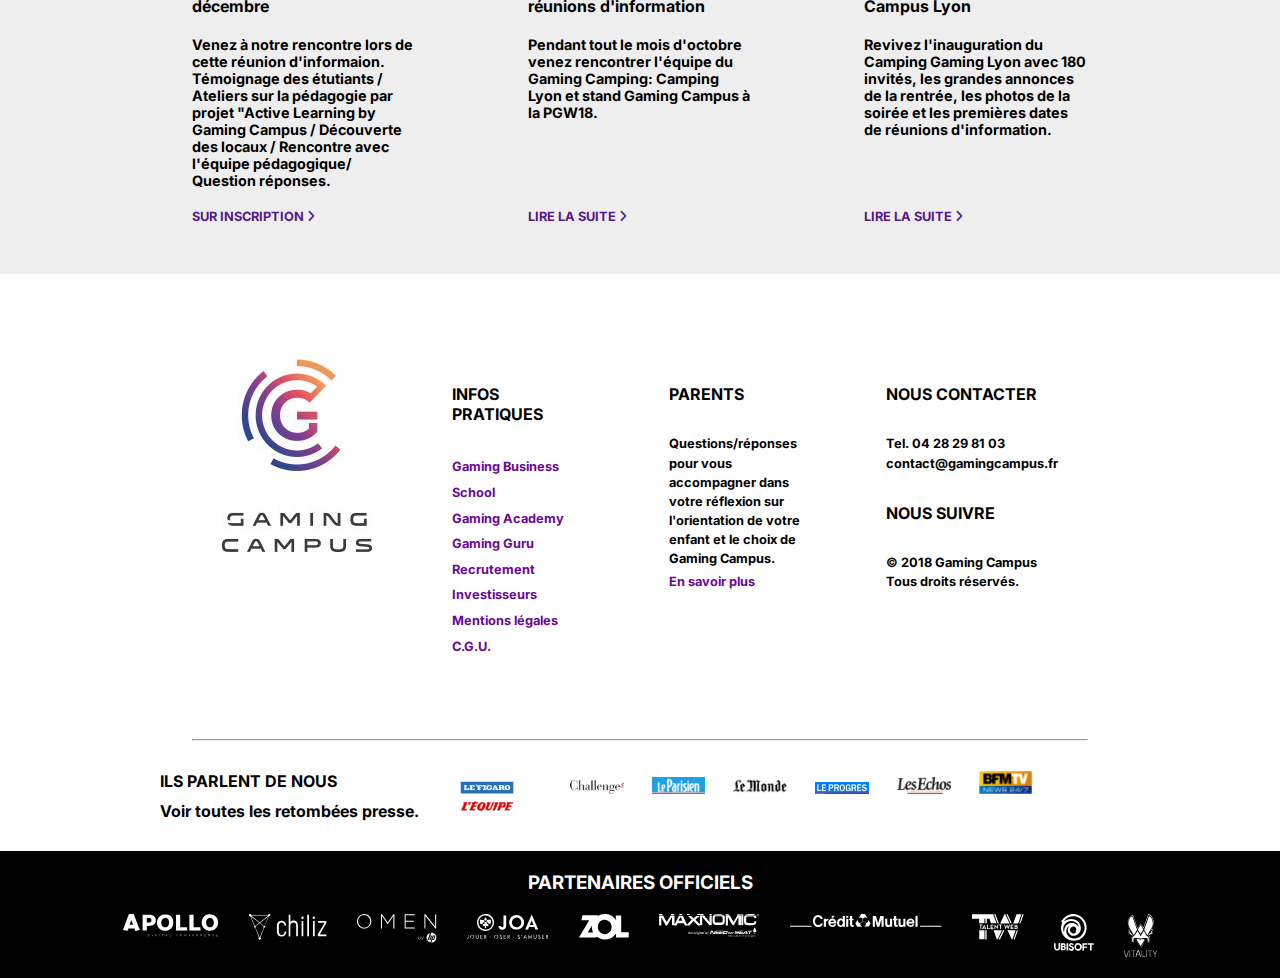
==== commit 6596b551: "Partie 2 Site terminé RESPONSIVE" ====
--- a/index.html
+++ b/index.html
@@ -216,16 +216,16 @@
                 <!-- possibilité de faire une liste ul pour les images suivantes -->
             </div>
             <div class="footerretombees">
-                <img src="./img/apollo.png" alt="apolo" />
-                <img src="./img/chiliz.png" alt="chiliz" />
-                <img src="./img/omen.png" alt="omen" />
-                <img src="./img/joa.png" alt="joa" />
-                <img src="./img/zol.png" alt="zol" />
-                <img src="./img/maxonomic.png" alt="maxonomic" />
-                <img src="./img/credit-mutuel.png" alt="creditmutuel" />
-                <img src="./img/talent-web.png" alt="talentweb" />
-                <img src="./img/ubisoft.png" alt="ubisoft" />
-                <img src="./img/vitality.png" alt="vitality" />
+                <img class="img1" src="./img/apollo.png" alt="apolo" />
+                <img class="img2" src="./img/chiliz.png" alt="chiliz" />
+                <img class="img3" src="./img/omen.png" alt="omen" />
+                <img class="img4" src="./img/joa.png" alt="joa" />
+                <img class="img5" src="./img/zol.png" alt="zol" />
+                <img class="img6" src="./img/maxonomic.png" alt="maxonomic" />
+                <img class="img7" src="./img/credit-mutuel.png" alt="creditmutuel" />
+                <img class="img8" src="./img/talent-web.png" alt="talentweb" />
+                <img class="img9" src="./img/ubisoft.png" alt="ubisoft" />
+                <img class="img10" src="./img/vitality.png" alt="vitality" />
             </div>
         </footer>
     </body>
--- a/style.css
+++ b/style.css
@@ -6,6 +6,7 @@
 }
 body {
     width: 100%;
+    min-width: 500px;
     height: 100vh;
     font-family: inter;
 }
@@ -13,7 +14,6 @@
     display: flex;
     justify-content: space-around;
     background: white;
-    padding: 5px 15%;
 }
 ul {
     display: flex;
@@ -35,7 +35,7 @@
     color: rgb(94, 94, 214);
     border-top: 5px solid rgb(94, 94, 214);
     /* Permet de mettre la bordure en haut du parent! Merci Zak !!!! */
-    padding-top: 20px;
+    padding-top: 30px;
 }
 #language {
     border-radius: 30px;
@@ -45,7 +45,7 @@
 
 .main1 {
     display: flex;
-    justify-content: space-around;
+    justify-content: center;
     background: url(./img/bg.jpg) no-repeat center center/cover fixed;
     padding: 50px 15%;
 }
@@ -64,6 +64,7 @@
     padding: 10px;
     font-size: 1.2rem;
     font-weight: bold;
+    text-align: center;
 }
 .main1logo button {
     color: white;
@@ -97,7 +98,7 @@
     flex-direction: column;
     align-items: center;
     text-align: center;
-    padding: 15px;
+    padding: 20px;
 }
 
 .main3icon h3 {
@@ -164,17 +165,18 @@
     width: 25%;
     gap: 20px;
 }
+.news3 img {
+    box-shadow: 0px 0px 15px 0px rgba(0, 0, 0, 0.531);
+}
 .news3 h3 {
     font-size: 1rem;
     font-weight: bold;
+    text-align: left;
 }
 
 .news3 p {
     font-size: 0.9rem;
     font-weight: bold;
-}
-.news3 img {
-    box-shadow: 0px 0px 15px 0px rgba(0, 0, 0, 0.531);
 }
 .news3 a {
     margin-top: auto;
@@ -190,8 +192,8 @@
 .listinfo {
     display: flex;
     gap: 20px;
-    padding: 30px;
-}
+}
+.logobasmain,
 .infospratiquesbasmain,
 .parentsbasmain,
 .contactbasmain {
@@ -262,5 +264,101 @@
 .footerretombees {
     display: flex;
     align-items: flex-start;
+    justify-content: center;
     gap: 30px;
 }
+.footerretombees img {
+}
+
+@media screen and (max-width: 1230px) {
+    .headernews {
+        display: flex;
+        flex-direction: column;
+        align-items: center;
+        gap: 20px;
+    }
+    .left-part {
+        text-align: center;
+    }
+    .right-part {
+        text-align: center;
+    }
+    .info1,
+    .info2,
+    .info3 {
+        display: flex;
+        flex-direction: column;
+        width: 25%;
+        gap: 20px;
+    }
+
+    .footerretombees img {
+        width: 10%;
+    }
+}
+@media screen and (max-width: 990px) {
+    body {
+    }
+    header {
+        display: none;
+    }
+    .main3icon {
+        display: flex;
+        flex-direction: column;
+        align-items: center;
+        gap: 20px;
+    }
+    .headernews {
+        display: flex;
+        flex-direction: column;
+        align-items: center;
+        gap: 20px;
+    }
+    .headernews h2 {
+        font-size: 0.9rem;
+    }
+    .headernews p {
+        font-size: 1rem;
+    }
+    .right-part {
+        display: flex;
+        justify-content: center;
+        align-items: center;
+        width: 100%;
+    }
+    .news3 {
+        display: flex;
+        flex-direction: column;
+        align-items: center;
+        gap: 20px;
+    }
+    .info1,
+    .info2,
+    .info3 {
+        width: 100%;
+    }
+    .news3 img {
+        margin: auto;
+        width: 70%;
+    }
+    .news3 h3,p,a {
+        text-align: center;
+
+    }
+    .infobasmain,
+    .avantfooter,
+    hr {
+        display: none;
+    }
+    .footerretombees {
+        display: grid;
+        grid-template-columns: repeat(5, 1fr); /* 5 colonnes de taille égale */
+        align-items: start;
+        /* grid-gap: 10px; Espace entre les images */
+    }
+    .footerretombees img {
+    }
+    .footerretombees img {
+        width: 100%;
+    }
+}
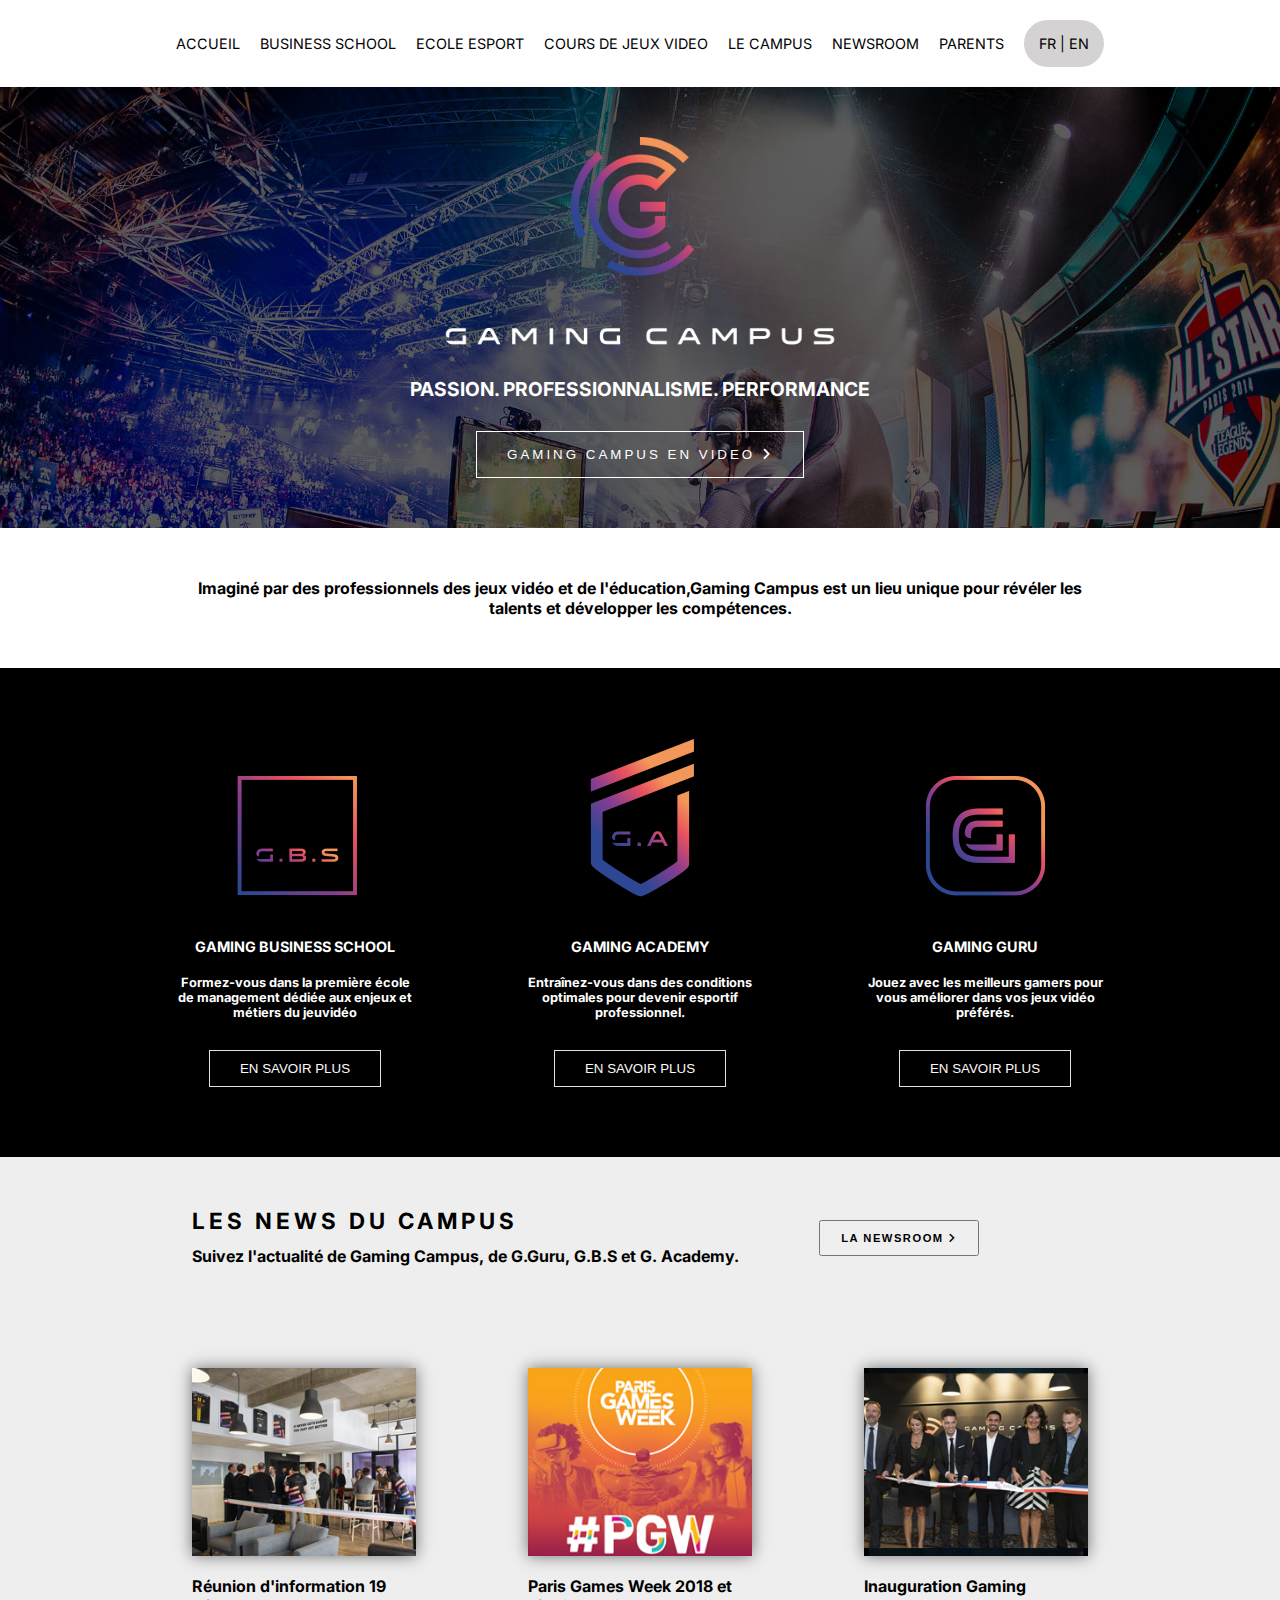
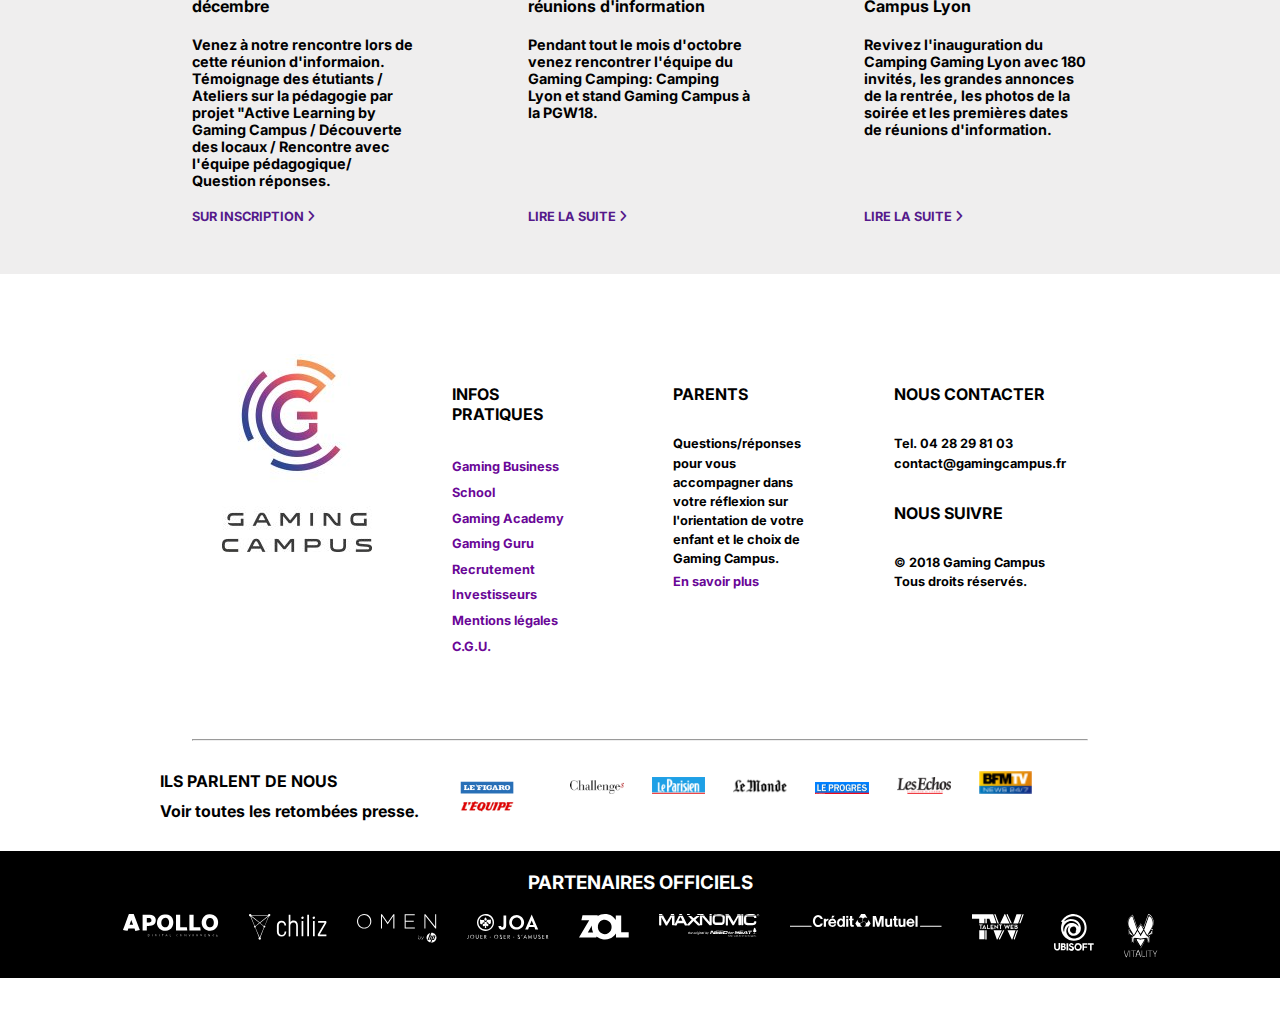
==== commit c1c84167: "Partie 2 Site terminé RESPONSIVE" ====
--- a/index.html
+++ b/index.html
@@ -230,3 +230,14 @@
         </footer>
     </body>
 </html>
+<div>
+    <nav>
+        <ul>
+            <li></li>
+            <li></li>
+            <li></li>
+            <li></li>
+            <li></li>
+        </ul>
+    </nav>
+</div>--- a/style.css
+++ b/style.css
@@ -1,4 +1,4 @@
-@import url("https://fonts.googleapis.com/css2?family=Inter:ital,opsz,wght@0,14..32,100..400;1,14..32,100..900&display=swap");
+@import url("https://fonts.googleapis.com/css2?family=Inter:ital,opsz,wght@0,14..32,100..300;1,14..32,100..900&display=swap");
 * {
     margin: 0;
     padding: 0;
@@ -200,7 +200,7 @@
     display: flex;
     flex-direction: column;
     padding: 30px;
-    width: 100%;
+    width: 25%;
 }
 .logobasmain {
     display: flex;
@@ -360,5 +360,6 @@
     }
     .footerretombees img {
         width: 100%;
-    }
-}
+    
+    }
+}
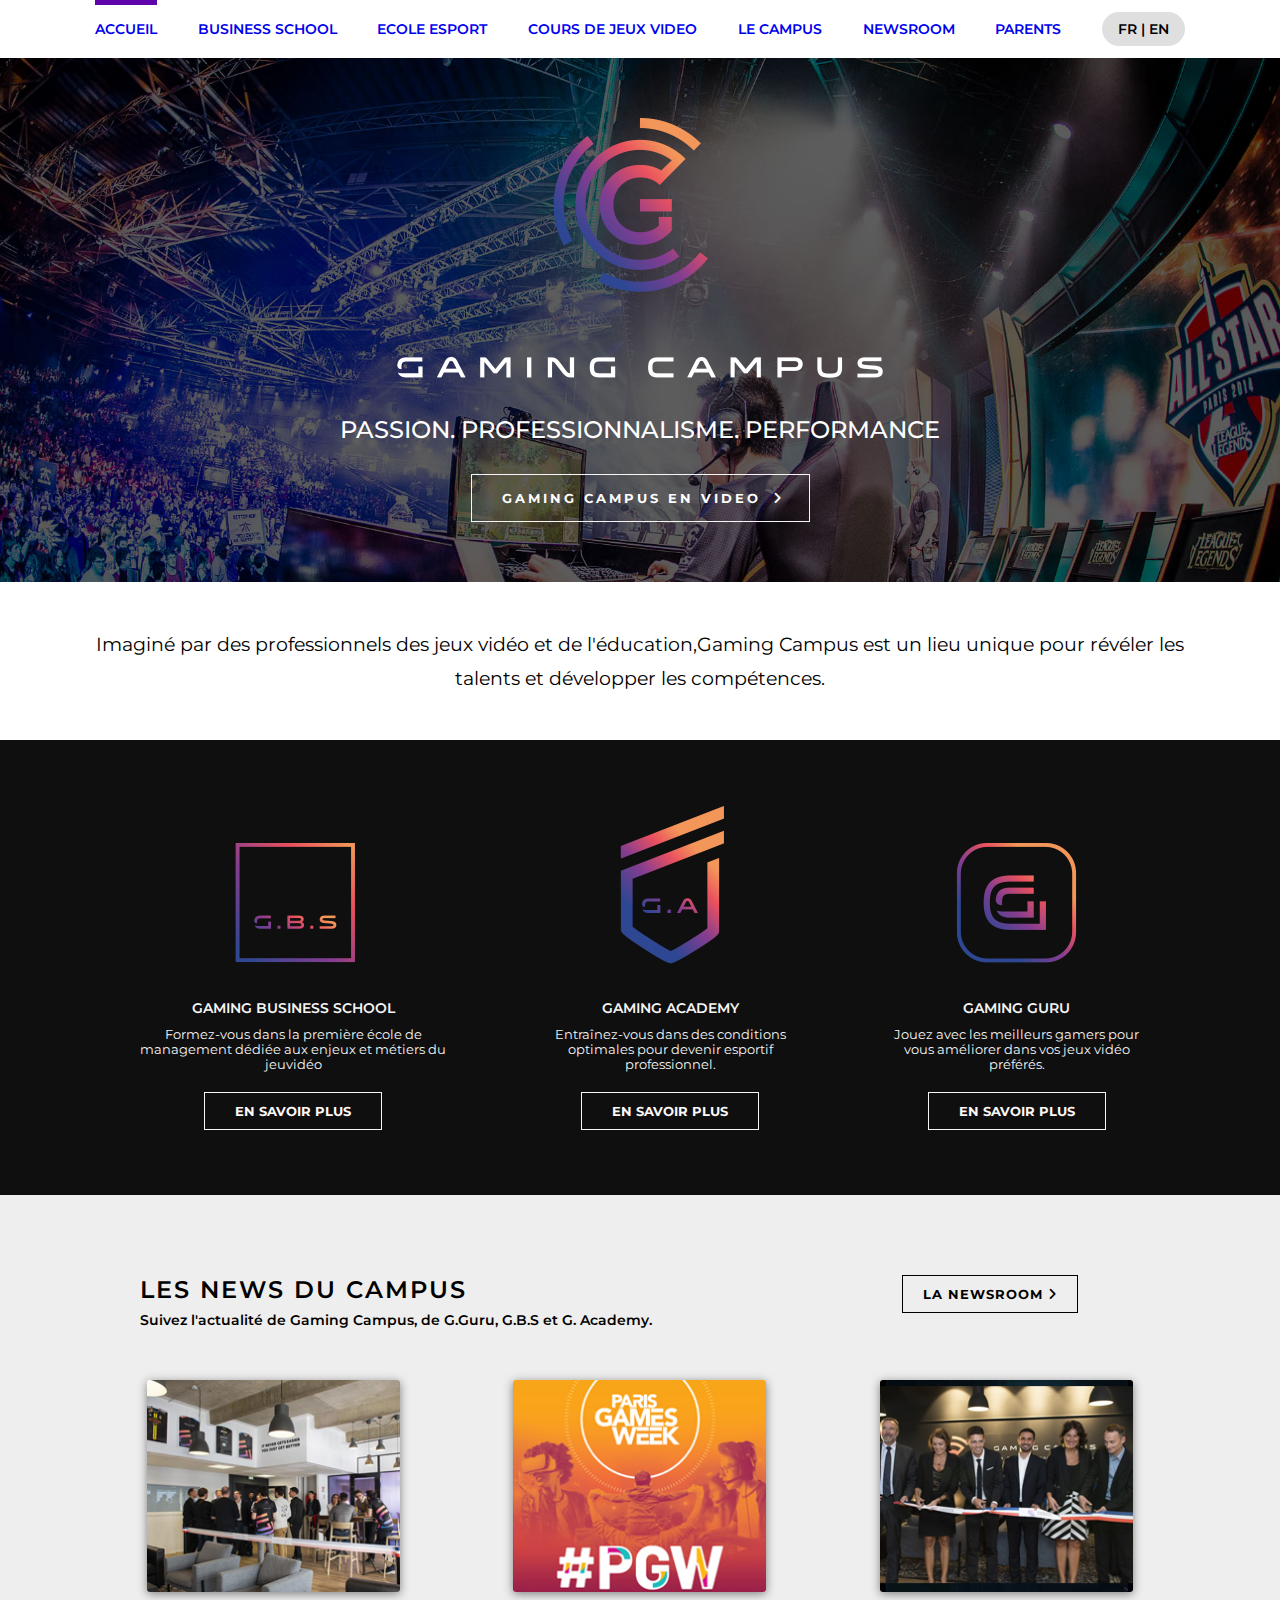
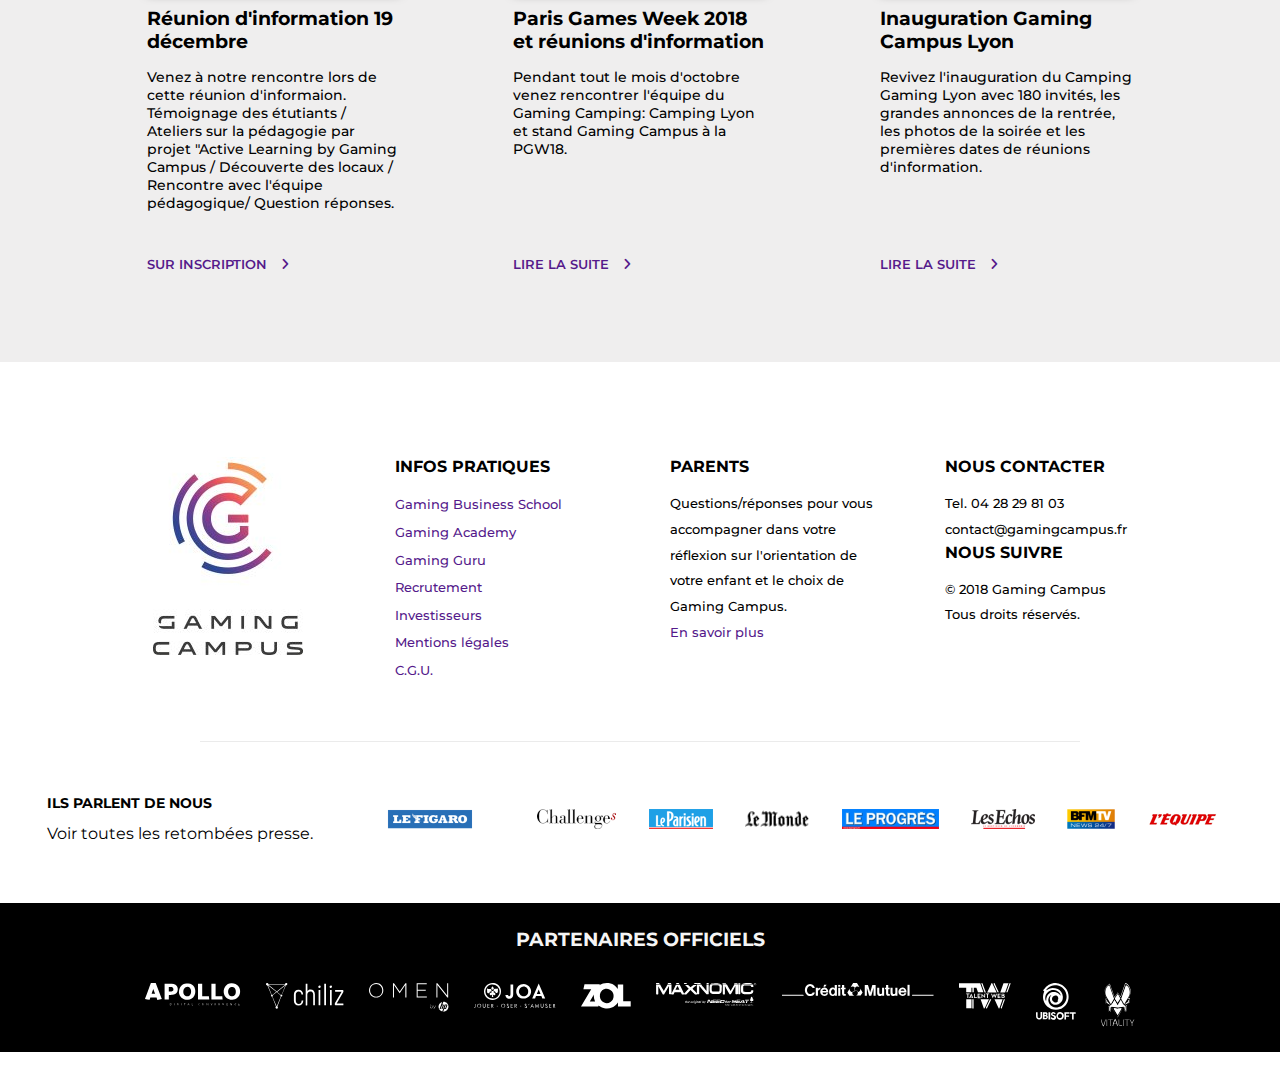
==== commit d1205cdc: "Site avec les principales corrections" ====
--- a/index.html
+++ b/index.html
@@ -33,7 +33,7 @@
             <div class="main1">
                 <div class="main1logo">
                     <img src="./img/logo-gc-hero.png" alt="logo" />
-                    <p>PASSION. PROFESSIONNALISME. PERFORMANCE</p>
+                    <h1>PASSION. PROFESSIONNALISME. PERFORMANCE</h1>
                     <button>
                         GAMING CAMPUS EN VIDEO
                         <i class="fa-solid fa-angle-right"></i>
@@ -48,36 +48,37 @@
                     talents et développer les compétences.
                 </p>
             </div>
-            <div class="main3icon">
-                <div class="infogbs">
-                    <img src="./img/logo-gbs-home.png" alt="logo gbs" />
-                    <h3>GAMING BUSINESS SCHOOL</h3>
-                    <p>
-                        Formez-vous dans la première école de management dédiée aux
-                        enjeux et métiers du jeuvidéo
-                    </p>
-                    <button>EN SAVOIR PLUS</button>
-                </div>
-                <div class="iconga">
-                    <img src="./img/logo-ga-home.png" alt="logoga" />
-                    <h3>GAMING ACADEMY</h3>
-                    <p>
-                        Entraînez-vous dans des conditions optimales pour devenir
-                        esportif professionnel.
-                    </p>
-                    <button>EN SAVOIR PLUS</button>
-                </div>
-                <div class="icongg">
-                    <img src="./img/logo-gg-home.png" alt="logogg" />
-                    <h3>GAMING GURU</h3>
-                    <p>
-                        Jouez avec les meilleurs gamers pour vous améliorer dans vos
-                        jeux vidéo préférés.
-                    </p>
-                    <button>EN SAVOIR PLUS</button>
-                </div>
-            </div>
-
+            <div class="main3">
+                <div class="main3icon">
+                    <div class="infogbs">
+                        <img src="./img/logo-gbs-home.png" alt="logo gbs" />
+                        <h3>GAMING BUSINESS SCHOOL</h3>
+                        <p>
+                            Formez-vous dans la première école de management dédiée
+                            aux enjeux et métiers du jeuvidéo
+                        </p>
+                        <button>EN SAVOIR PLUS</button>
+                    </div>
+                    <div class="iconga">
+                        <img src="./img/logo-ga-home.png" alt="logoga" />
+                        <h3>GAMING ACADEMY</h3>
+                        <p>
+                            Entraînez-vous dans des conditions optimales pour devenir
+                            esportif professionnel.
+                        </p>
+                        <button>EN SAVOIR PLUS</button>
+                    </div>
+                    <div class="icongg">
+                        <img src="./img/logo-gg-home.png" alt="logogg" />
+                        <h3>GAMING GURU</h3>
+                        <p>
+                            Jouez avec les meilleurs gamers pour vous améliorer dans
+                            vos jeux vidéo préférés.
+                        </p>
+                        <button>EN SAVOIR PLUS</button>
+                    </div>
+                </div>
+            </div>
             <section class="newspart">
                 <div class="main4newsroom">
                     <div class="main4container">
@@ -190,7 +191,7 @@
                     </div>
                 </div>
             </section>
-            <hr />
+
             <!-- voir pour le css -->
             <div class="avantfooter">
                 <div class="avantfootertxt">
@@ -240,4 +241,4 @@
             <li></li>
         </ul>
     </nav>
-</div>+</div>
--- a/style.css
+++ b/style.css
@@ -1,33 +1,93 @@
-@import url("https://fonts.googleapis.com/css2?family=Inter:ital,opsz,wght@0,14..32,100..300;1,14..32,100..900&display=swap");
+@font-face {
+    font-family: "Montserrat";
+    src: url(./asset/Montserrat-VariableFont_wght.ttf);
+}
 * {
     margin: 0;
     padding: 0;
     box-sizing: border-box;
+    font-family: montserrat;
+}
+button {
+    background: none;
+    outline: none;
+    border: 1px solid whitesmoke;
+    color: white;
+    font-weight: 700;
+    transition: 0.4s ease;
+    cursor: pointer;
+}
+button:hover {
+    color: black;
+    background: whitesmoke;
+}
+a {
+    text-decoration: none;
 }
 body {
-    width: 100%;
-    min-width: 500px;
+    margin: 0 auto;
+    text-align: center;
+    /* width: 100%;
+    min-width: 300px;
     height: 100vh;
-    font-family: inter;
-}
-header {
+   */
+}
+nav {
+    max-width: 1100px;
+    margin: 0 auto;
+}
+/* header {
     display: flex;
     justify-content: space-around;
     background: white;
-}
-ul {
+} */
+nav ul {
     display: flex;
     justify-content: space-between;
     align-items: center;
-    gap: 20px;
-    padding: 20px;
     list-style: none;
-    font-size: 0.9rem;
-}
-li {
-    font-style: bold;
-}
-li a {
+    padding: 0 5px;
+    /* gap: 20px;
+
+
+    font-size: 0.9rem;
+*/
+}
+nav li {
+    text-transform: uppercase;
+    font-weight: 600;
+    font-size: 0.9rem;
+    cursor: pointer;
+    position: relative;
+    transition: 0.3s ease;
+    padding: 20px 0;
+}
+nav li:first-child {
+    color: rgb(95, 4, 170);
+}
+nav li:first-child::before {
+    content: "";
+    width: 100%;
+    height: 5px;
+    position: absolute;
+    background: rgb(95, 4, 170);
+    transform: translateY(-20px);
+}
+/* Pour faire le même before au survol d'un li */
+nav li:hover::before {
+    content: "";
+    width: 100%;
+    height: 5px;
+    position: absolute;
+    background: rgb(95, 4, 170);
+    transform: translateY(-20px);
+}
+/* Pour le retirer sur le dernier li */
+nav li:last-child::before {
+    background: none;
+}
+
+/* li a {
     text-decoration: none;
     color: black;
 }
@@ -35,242 +95,260 @@
     color: rgb(94, 94, 214);
     border-top: 5px solid rgb(94, 94, 214);
     /* Permet de mettre la bordure en haut du parent! Merci Zak !!!! */
-    padding-top: 30px;
-}
+/* padding-top: 30px; */
+/* } */
+
 #language {
-    border-radius: 30px;
-    background: rgb(212, 210, 210);
-    padding: 15px;
+    border-radius: 50px;
+    background: rgb(128, 128, 128, 0.25);
+    padding: 8px 16px;
 }
 
 .main1 {
-    display: flex;
-    justify-content: center;
-    background: url(./img/bg.jpg) no-repeat center center/cover fixed;
-    padding: 50px 15%;
-}
-.main1logo {
-    display: flex;
-    flex-direction: column;
-    align-items: center;
-}
-
-.main1logo img {
-    width: 80%;
-}
-.main1logo p {
+    /* display: flex;
+    justify-content: center; */
+    background: url(./img/bg.jpg) center/cover fixed;
+    padding: 60px;
     color: white;
-    margin: 20px;
-    padding: 10px;
-    font-size: 1.2rem;
-    font-weight: bold;
-    text-align: center;
-}
-.main1logo button {
-    color: white;
-    cursor: pointer;
+}
+h1 {
+    text-transform: uppercase;
+    font-size: 1.5rem;
+    font-weight: 500;
+    margin: 30px 35px;
+}
+.main1 button {
     padding: 15px 30px;
-    background: none;
-    border: 1px solid white;
     letter-spacing: 3px;
+}
+.main1 i {
+    transform: translateX(5px);
 }
 .main2txt {
     background: white;
-    padding: 50px 15%;
-}
-.main2txt p {
-    text-align: center;
-    font-size: 1rem;
-    font-weight: bold;
+    padding: 45px 0;
+    max-width: 1100px;
+    font-size: 1.2rem;
+    line-height: 34px;
+    margin: 0 auto;
+}
+.main3 {
+    background: rgb(15, 15, 15);
+    color: whitesmoke;
+    padding: 65px 0;
 }
 .main3icon {
     display: flex;
-    justify-content: center;
-    background: black;
-    color: white;
-    padding: 50px 15%;
-    gap: 50px;
-}
-.infogbs,
-.iconga,
-.icongg {
-    display: flex;
-    flex-direction: column;
+    justify-content: space-between;
     align-items: center;
-    text-align: center;
-    padding: 20px;
-}
-
+    max-width: 1100px;
+    margin: 0 auto;
+}
+.main3icon img {
+    margin-bottom: 30px;
+}
 .main3icon h3 {
-    font-size: 0.9rem;
-    font-weight: bold;
-    padding: 40px 10px 10px 10px;
+    text-transform: uppercase;
+    font-size: 0.9rem;
+    font-weight: 600;
 }
 .main3icon p {
+    width: 80%;
+    margin: 10px auto 20px;
     font-size: 0.8rem;
-    padding: 10px;
-    margin-bottom: 20px;
-}
+}
+
 .main3icon button {
-    background: none;
-    border: 1px solid rgb(229, 224, 224);
     padding: 10px 30px;
     color: rgb(254, 249, 249);
 }
+
 .main4newsroom {
-    width: 100%;
     background: rgb(239, 238, 238);
-}
-.main4container {
-    padding: 50px 15%;
+    padding: 80px 0 45px;
 }
 .headernews {
-    display: flex;
-    justify-content: space-between;
-    align-items: center;
-    padding-bottom: 100px;
+    display: grid;
+    grid-template-columns: 70% 30%;
+    max-width: 1000px;
+    margin: 0 auto;
 }
 .left-part {
-    width: 70%;
+    line-height: 30px;
 }
 .left-part h2 {
-    font-size: 1.4rem;
-    letter-spacing: 4px;
-    padding-bottom: 10px;
+    text-transform: uppercase;
+    font-weight: 600;
+    letter-spacing: 2px;
+    text-align: left;
 }
 .left-part p {
-    font-size: 1rem;
-    font-weight: bold;
-    line-height: 1.5;
-}
-.right-part {
-    width: 30%;
+    font-size: 0.9rem;
+    font-weight: 600;
+    text-align: left;
 }
 .right-part button {
-    letter-spacing: 1.5px;
+    color: black;
+    border-color: black;
+    letter-spacing: 1px;
     padding: 10px 20px;
-    font-size: 0.7rem;
-    font-weight: bold;
+}
+.right-part button:hover {
+    color: whitesmoke;
+    background: rgba(0, 0, 0, 9);
 }
 .news3 {
     display: flex;
-    justify-content: space-between;
-}
-
+    justify-content: space-around;
+    max-width: 1100px;
+    margin: 45px auto;
+}
+/*
+Il est possible ici de sélectionner les div qui n'auraient pas de class en sélectionnant le parent comme ceci: .news3 > div*/
 .info1,
 .info2,
 .info3 {
     display: flex;
     flex-direction: column;
-    width: 25%;
-    gap: 20px;
+    max-width: 23%;
 }
 .news3 img {
-    box-shadow: 0px 0px 15px 0px rgba(0, 0, 0, 0.531);
+    object-fit: cover;
+    border-radius: 3px;
+    width: 100%;
+    box-shadow: 0px 2px 10px rgba(29, 29, 29, 0.531);
 }
 .news3 h3 {
-    font-size: 1rem;
-    font-weight: bold;
+    margin: 15px 0;
     text-align: left;
 }
 
 .news3 p {
-    font-size: 0.9rem;
-    font-weight: bold;
+    text-align: left;
+    font-size: 0.9rem;
+    font-weight: 500;
+    margin-bottom: 45px;
 }
 .news3 a {
     margin-top: auto;
     text-decoration: none;
     font-size: 0.8rem;
-    font-weight: bold;
-}
+    font-weight: 600;
+    text-align: left;
+}
+.news3 a:hover {
+    color: brown;
+}
+
+.news3 i {
+    transform: translateX(10px);
+}
+
 .infobasmain {
-    display: flex;
-    justify-content: center;
-    padding: 50px 15%;
+    /* display: flex;
+    justify-content: space-around; */
+    max-width: 1100px;
+    margin: 0 auto;
+    padding: 65px 0px 20px;
 }
 .listinfo {
     display: flex;
-    gap: 20px;
-}
+    justify-content: space-around;
+    font-weight: 500;
+    position: relative;
+}
+.listinfo::after {
+    content: "";
+    position: absolute;
+    width: 80%;
+    height: 1px;
+    background: rgb(235, 235, 235);
+    bottom: -28px;
+}
+
 .logobasmain,
 .infospratiquesbasmain,
 .parentsbasmain,
 .contactbasmain {
     display: flex;
     flex-direction: column;
+    text-align: left;
     padding: 30px;
     width: 25%;
 }
 .logobasmain {
-    display: flex;
-    align-items: center;
+    display: block;
+    margin: 0 auto;
+    text-align: center;
 }
 .listinfo h3 {
     font-size: 1rem;
-    font-weight: bold;
-    padding: 30px 0;
+    margin-bottom: 15px;
 }
 .listinfo p {
     font-size: 0.8rem;
-    font-weight: bold;
-    line-height: 1.5;
+    line-height: 2;
+    /* margin-bottom:15px ; */
 }
 .listinfo a {
-    text-decoration: none;
-    font-weight: bold;
-    color: rgb(106, 7, 151);
+    margin: 1px 0;
     font-size: 0.8rem;
     line-height: 2;
 }
-hr {
-    margin: 0 15%;
-}
+
 .avantfooter {
     display: flex;
-    padding: 30px 160px;
-    width: 100%;
+    align-items: center;
+    width: 95%;
+    margin: 0 auto;
+    padding: 60px 15px;
 }
 .avantfootertxt {
-    display: flex;
+    text-align: left;
+    width: 30%;
+}
+.avantfooter h4 {
+    text-transform: uppercase;
+    font-size: 0.9rem;
+    margin-bottom: 12px;
+}
+.avantfooter p {
+    font-size: 1rem;
+}
+.avantfooterimages {
+    display: flex;
+    justify-content: space-around;
+    width: 80%;
+}
+.avantfooterimages img {
+    margin: 0 10px;
+}
+footer {
+    /* display: flex;
     flex-direction: column;
-    gap: 10px;
-    width: 30%;
-}
-.avantfooter h4,
-p {
+    align-items: center; */
+    background: black;
+    color: whitesmoke;
+    padding: 25px;
+    /* gap: 20px; */
+}
+.footertitle {
+    text-transform: uppercase;
     font-size: 1rem;
-    font-weight: bold;
-}
-.avantfooterimages {
-    width: 70%;
-}
-.avantfooterimages img {
-    margin: 0 12px;
-    width: 8%;
-}
-footer {
-    display: flex;
-    flex-direction: column;
-    align-items: center;
-    background: black;
-    padding: 20px 15%;
-    gap: 20px;
-}
-.footertitle {
-    color: white;
-    font-size: 1rem;
+    font-weight: 600;
+    margin-bottom: 32px;
 }
 .footerretombees {
     display: flex;
     align-items: flex-start;
+    flex-wrap: wrap;
     justify-content: center;
-    gap: 30px;
-}
-.footerretombees img {
-}
-
-@media screen and (max-width: 1230px) {
+    max-width: 1000px;
+    margin: 0 auto;
+    gap: 25px;
+}
+
+/* @media screen and (max-width: 1230px) {
     .headernews {
         display: flex;
         flex-direction: column;
@@ -295,9 +373,28 @@
     .footerretombees img {
         width: 10%;
     }
-}
-@media screen and (max-width: 990px) {
-    body {
+}*/
+@media screen and (max-width: 920px) {
+    nav li {
+        font-size: 0.7rem;
+    }
+    .main1logo img {
+        width: 60%;
+    }
+    .logobasmain {
+        padding-left: 15px;
+    }
+    .avantfooterimages {
+        width: 40px;
+    }
+}
+@media screen and (max-width: 750px) {
+    .main1logo p {
+        font-size: 1rem;
+    }
+    .main2txt p {
+        padding: 0 30px;
+        font-size: 1rem;
     }
     header {
         display: none;
@@ -308,17 +405,32 @@
         align-items: center;
         gap: 20px;
     }
+    .main3 {
+    }
+    .infogbs,
+    .iconga,
+    .icongg {
+        margin: 40px;
+    }
+    .main3icon h3 {
+        font-size: 1.2rem;
+    }
+    .main3icon p {
+        padding: 0 20px;
+        font-size: 1rem;
+    }
     .headernews {
-        display: flex;
-        flex-direction: column;
-        align-items: center;
-        gap: 20px;
+        display: block;
     }
     .headernews h2 {
-        font-size: 0.9rem;
+        text-align: center;
+        font-size: 1.2rem;
     }
     .headernews p {
+        text-align: center;
         font-size: 1rem;
+        margin-bottom: 10px;
+        padding: 10px 30px;
     }
     .right-part {
         display: flex;
@@ -327,39 +439,34 @@
         width: 100%;
     }
     .news3 {
-        display: flex;
-        flex-direction: column;
-        align-items: center;
-        gap: 20px;
+        display: block;
     }
     .info1,
     .info2,
     .info3 {
-        width: 100%;
+        text-align: center;
+        max-width: 60%;
+        margin: 0 auto;
+        padding-bottom: 15px;
+        margin-top: 58px;
     }
     .news3 img {
-        margin: auto;
+        margin: 0 auto;
         width: 70%;
     }
-    .news3 h3,p,a {
-        text-align: center;
-
+    .news3 h3 {
+        font-size: 1.1rem;
+        text-align: center;
+    }
+    .news3 p {
+        text-align: center;
+    }
+    .news3 a {
+        text-align: center;
     }
     .infobasmain,
     .avantfooter,
     hr {
         display: none;
     }
-    .footerretombees {
-        display: grid;
-        grid-template-columns: repeat(5, 1fr); /* 5 colonnes de taille égale */
-        align-items: start;
-        /* grid-gap: 10px; Espace entre les images */
-    }
-    .footerretombees img {
-    }
-    .footerretombees img {
-        width: 100%;
-    
-    }
-}
+}
